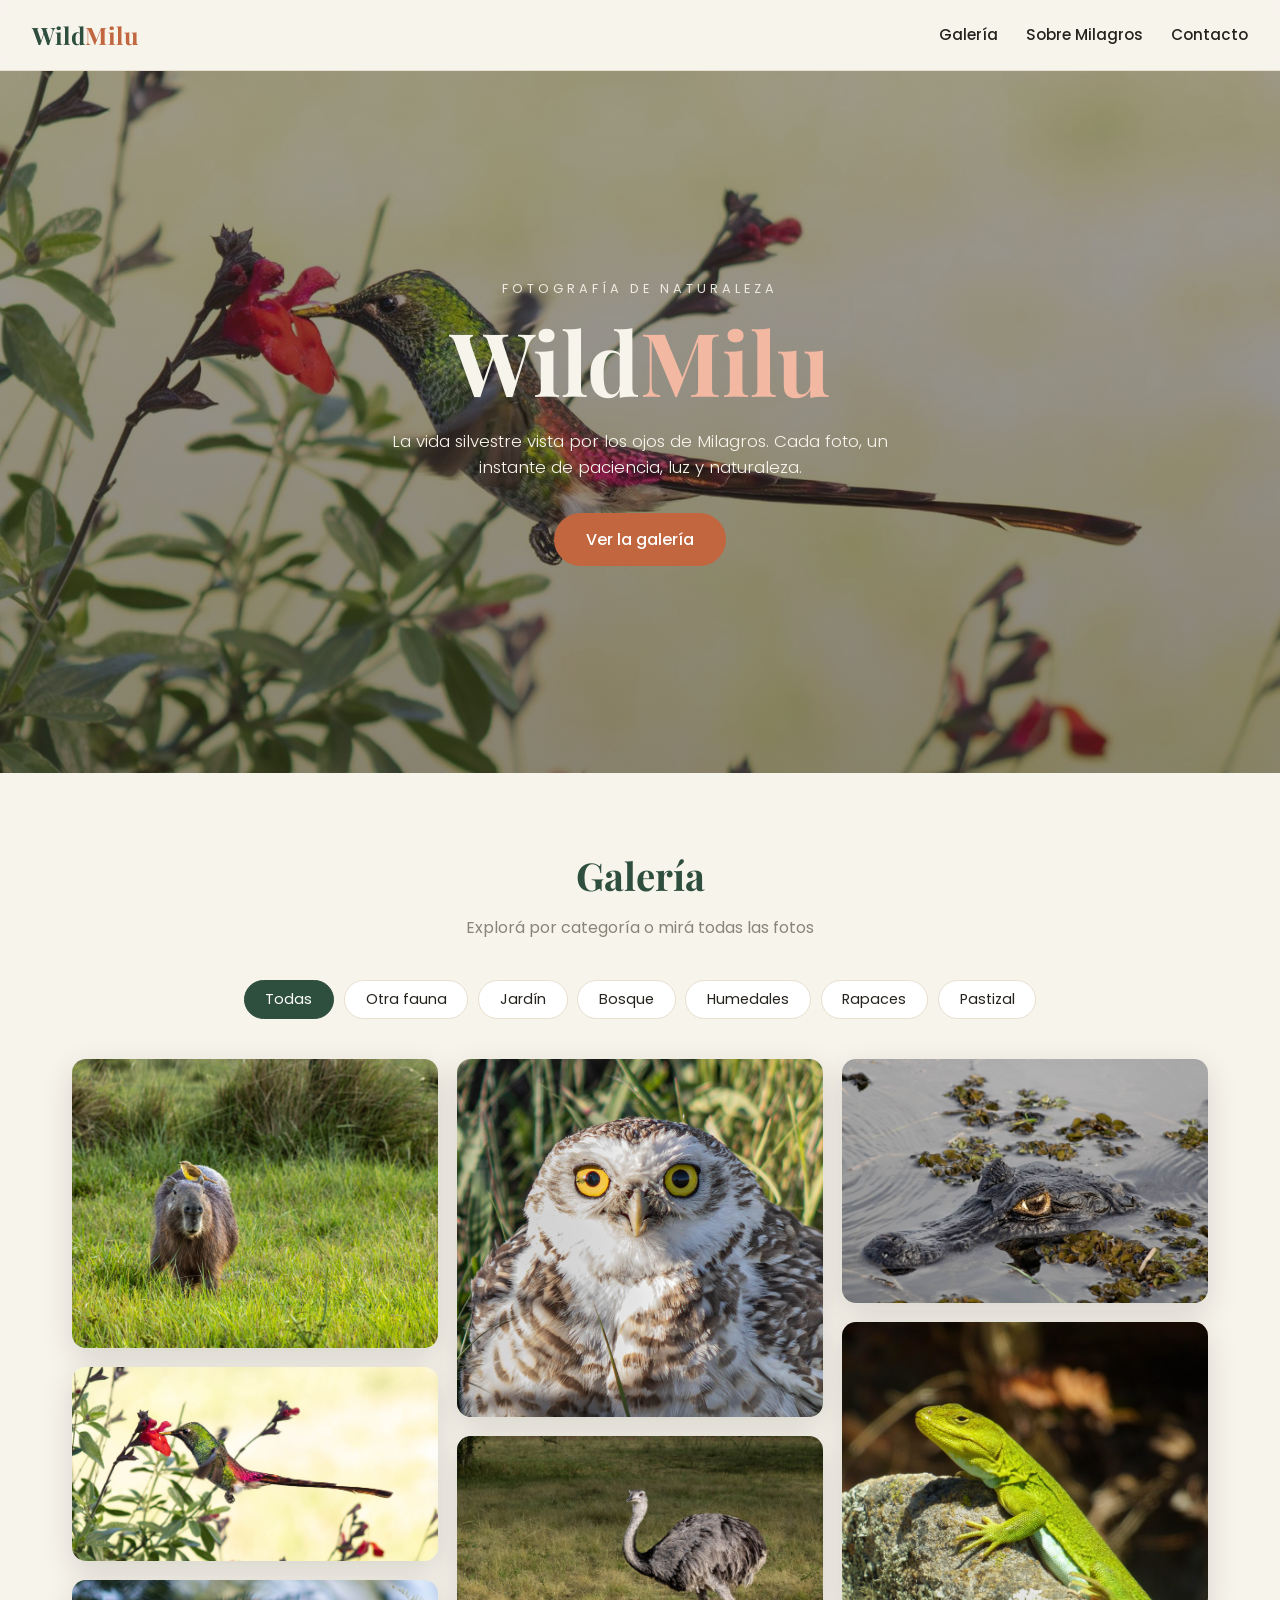
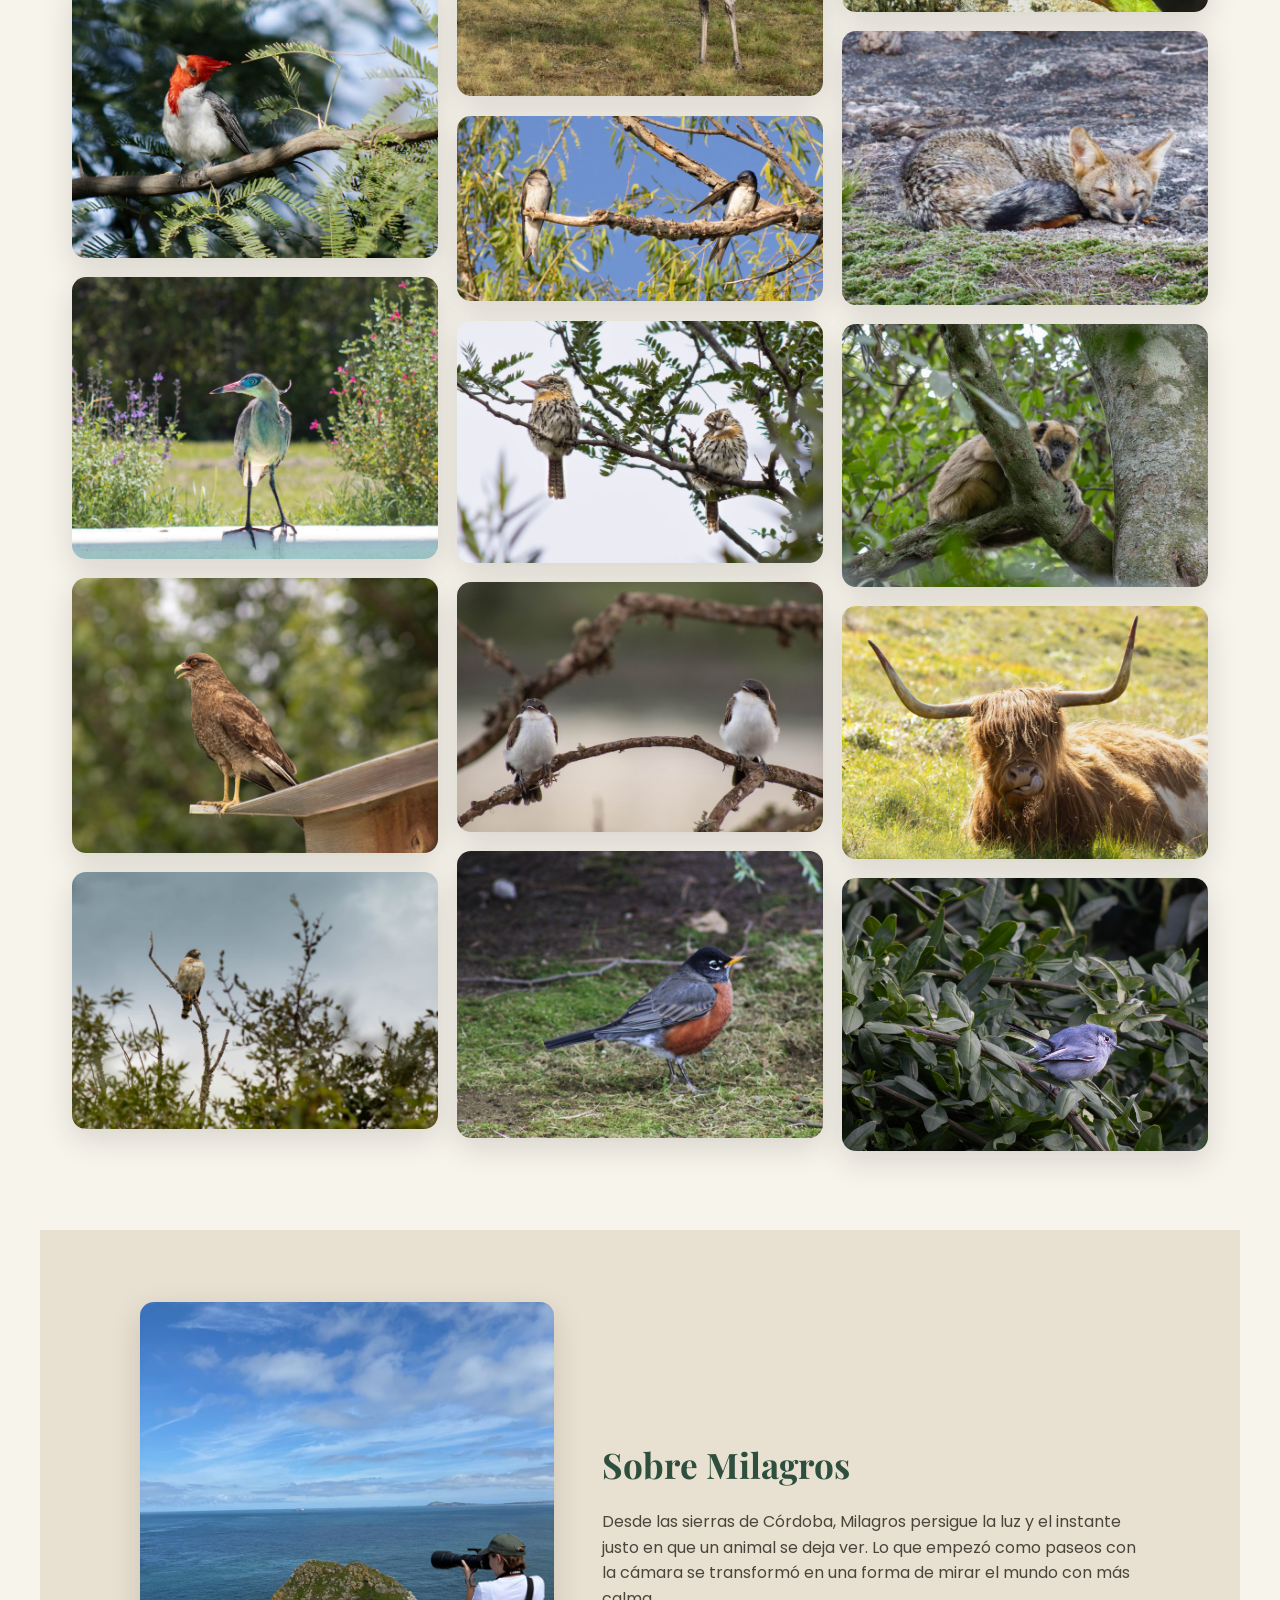
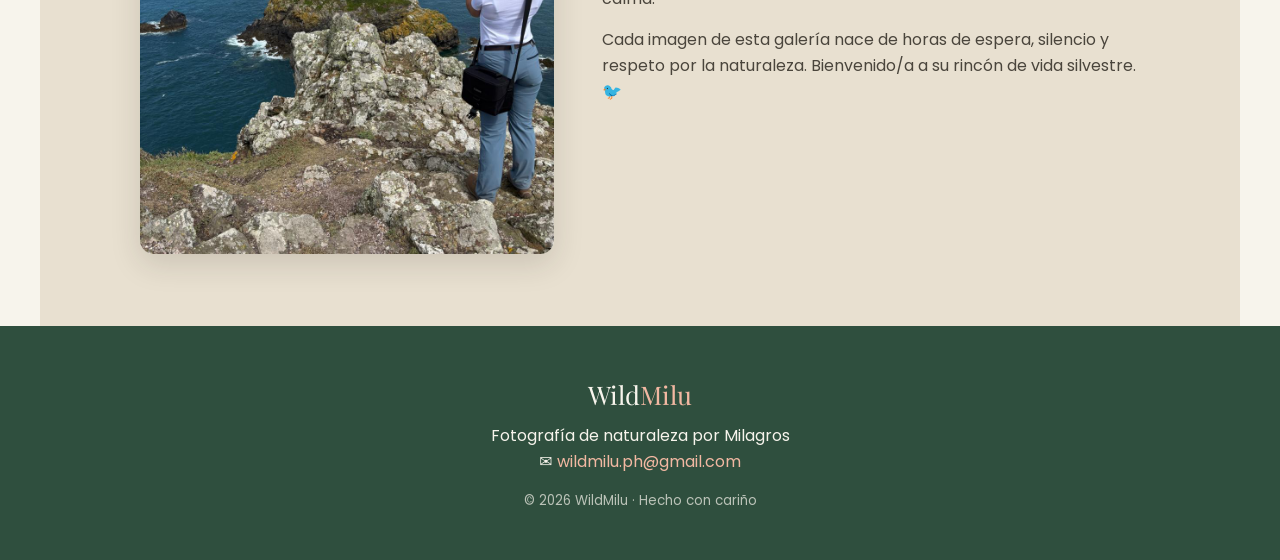
==== index.html @ efb49a9f "Visor: hacer que el gesto hacia abajo funcione en Safari (iOS) - touch-action: none en el visor para" ====
<!DOCTYPE html>
<html lang="es">
<head>
  <meta charset="UTF-8">
  <meta name="viewport" content="width=device-width, initial-scale=1.0">
  <title>WildMilu · Fotografía de naturaleza por Milagros</title>
  <meta name="description" content="Galería de fotografía de vida silvestre de Milagros. Aves y fauna capturadas con paciencia y cariño.">

  <link rel="preconnect" href="https://fonts.googleapis.com">
  <link rel="preconnect" href="https://fonts.gstatic.com" crossorigin>
  <link href="https://fonts.googleapis.com/css2?family=Playfair+Display:wght@500;700&family=Poppins:wght@300;400;500&display=swap" rel="stylesheet">

  <link rel="stylesheet" href="css/styles.css?v=2">

  <!-- Ícono de la pestaña (provisorio, hasta tener el logo definitivo) -->
  <link rel="icon" href="favicon.svg" type="image/svg+xml">
  <link rel="apple-touch-icon" href="apple-touch-icon.png">
  <meta name="theme-color" content="#2f4f3e">

  <!-- Vista previa al compartir el link (WhatsApp, Instagram, Facebook, X...) -->
  <meta property="og:type" content="website">
  <meta property="og:site_name" content="WildMilu">
  <meta property="og:title" content="WildMilu · Fotografía de naturaleza por Milagros">
  <meta property="og:description" content="Aves y fauna silvestre capturadas con paciencia y cariño. Mirá la galería de Milagros.">
  <meta property="og:url" content="https://wildmilu.github.io/">
  <meta property="og:image" content="https://wildmilu.github.io/images/compartir.jpg">
  <meta property="og:image:width" content="1200">
  <meta property="og:image:height" content="630">
  <meta property="og:image:alt" content="Picaflor cometa libando una flor roja">
  <meta property="og:locale" content="es_AR">
  <meta name="twitter:card" content="summary_large_image">
</head>
<body>

  <!-- ===================== NAVBAR ===================== -->
  <nav class="nav">
    <div class="nav__logo">Wild<span>Milu</span></div>
    <button class="nav__menu" id="nav-menu" type="button" aria-label="Abrir menú" aria-expanded="false" aria-controls="nav-links">
      <span></span><span></span><span></span>
    </button>
    <ul class="nav__links" id="nav-links">
      <li><a href="#galeria-sec">Galería</a></li>
      <li><a href="#sobre">Sobre Milagros</a></li>
      <li><a href="#contacto">Contacto</a></li>
    </ul>
  </nav>

  <!-- ===================== HERO ===================== -->
  <header class="hero">
    <p class="hero__kicker">Fotografía de naturaleza</p>
    <h1 class="hero__title">Wild<span>Milu</span></h1>
    <p class="hero__subtitle">
      La vida silvestre vista por los ojos de Milagros.
      Cada foto, un instante de paciencia, luz y naturaleza.
    </p>
    <a href="#galeria-sec" class="hero__btn">Ver la galería</a>
  </header>

  <!-- ===================== GALERÍA ===================== -->
  <section class="section" id="galeria-sec">
    <h2 class="section__title">Galería</h2>
    <p class="section__subtitle">Explorá por categoría o mirá todas las fotos</p>
    <div class="filtros" id="filtros"></div>
    <div class="galeria" id="galeria"></div>
  </section>

  <!-- ===================== SOBRE MILAGROS ===================== -->
  <section class="section sobre" id="sobre">
    <div class="sobre__grid">
      <img class="sobre__foto" src="images/Perfil.jpeg" alt="Milagros fotografiando desde un acantilado frente al mar">
      <div class="sobre__texto">
        <h2>Sobre Milagros</h2>
        <p>
          Desde las sierras de Córdoba, Milagros persigue la luz y el instante
          justo en que un animal se deja ver. Lo que empezó como paseos con
          la cámara se transformó en una forma de mirar el mundo con más calma.
        </p>
        <p>
          Cada imagen de esta galería nace de horas de espera, silencio y respeto
          por la naturaleza. Bienvenido/a a su rincón de vida silvestre. 🐦
        </p>
      </div>
    </div>
  </section>

  <!-- ===================== FOOTER ===================== -->
  <footer class="footer" id="contacto">
    <div class="footer__logo">Wild<span>Milu</span></div>
    <p>Fotografía de naturaleza por Milagros</p>
    <p>✉️ <a href="mailto:wildmilu.ph@gmail.com">wildmilu.ph@gmail.com</a></p>
    <small>© 2026 WildMilu · Hecho con cariño</small>
  </footer>

  <!-- ===================== LIGHTBOX ===================== -->
  <div class="lightbox" id="lightbox">
    <button class="lightbox__cerrar" id="lb-cerrar" aria-label="Cerrar">&times;</button>
    <button class="lightbox__nav prev" id="lb-prev" aria-label="Anterior">&#8249;</button>
    <button class="lightbox__nav next" id="lb-next" aria-label="Siguiente">&#8250;</button>
    <div class="lightbox__contenido">
      <img class="lightbox__img" id="lb-img" src="" alt="">
      <div class="lightbox__meta">
        <h3 id="lb-titulo"></h3>
        <p class="esp" id="lb-especie"></p>
        <p class="detalle" id="lb-detalle"></p>
        <p class="contador" id="lb-contador"></p>
      </div>
    </div>
  </div>

  <!-- ⚠️ IMPORTANTE: solo main.js.
       NO debe haber ninguna línea con "js/data.js": ese era el archivo
       de la versión 1. Ahora las fotos se leen desde fotos.json. -->
  <script src="js/main.js?v=2"></script>

  <!-- Estadísticas de visitas (GoatCounter: gratis, sin cookies) -->
  <script data-goatcounter="https://wildmilu.goatcounter.com/count" async src="https://gc.zgo.at/count.js"></script>

</body>
</html>
---- css/styles.css ----
/* =====================================================================
   WildMilu · ESTILOS
   Paleta y tipografía centralizadas en :root para personalizar fácil.
   ===================================================================== */

:root {
  /* 🎨 Colores — cambiá acá y se actualiza todo el sitio */
  --verde-bosque: #2f4f3e;
  --verde-hoja:   #5a7d5a;
  --crema:        #f7f4ec;
  --arena:        #e8e0d0;
  --terracota:    #c1663f;
  --carbon:       #26221d;
  --gris-suave:   #8a8578;

  /* Tipografías */
  --fuente-titulo: "Playfair Display", Georgia, "Times New Roman", serif;
  --fuente-texto:  "Poppins", "Segoe UI", system-ui, sans-serif;

  --sombra: 0 10px 30px rgba(38, 34, 29, 0.15);
  --radio: 14px;
}

* { margin: 0; padding: 0; box-sizing: border-box; }
html { scroll-behavior: smooth; }
body {
  font-family: var(--fuente-texto);
  color: var(--carbon);
  background: var(--crema);
  line-height: 1.6;
}
img { display: block; max-width: 100%; }

/* ---------- NAVBAR ---------- */
.nav {
  position: sticky; top: 0; z-index: 50;
  display: flex; align-items: center; justify-content: space-between;
  padding: 1rem 2rem;
  background: rgba(247, 244, 236, 0.92);
  backdrop-filter: blur(8px);
  border-bottom: 1px solid var(--arena);
}
.nav__logo {
  font-family: var(--fuente-titulo);
  font-size: 1.5rem; font-weight: 700;
  color: var(--verde-bosque); letter-spacing: 0.5px;
}
.nav__logo span { color: var(--terracota); }
.nav__links { display: flex; gap: 1.75rem; list-style: none; }
.nav__links a {
  text-decoration: none; color: var(--carbon);
  font-size: 0.95rem; font-weight: 500; transition: color 0.2s;
}
.nav__links a:hover { color: var(--terracota); }

/* Botón de menú (solo en el celular) */
.nav__menu {
  display: none; width: 44px; height: 44px; margin-right: -10px;
  background: none; border: none; cursor: pointer;
  flex-direction: column; align-items: center; justify-content: center; gap: 5px;
  -webkit-tap-highlight-color: transparent;
}
.nav__menu span {
  display: block; width: 22px; height: 2px; border-radius: 2px;
  background: var(--verde-bosque); transition: transform 0.25s, opacity 0.2s;
}
.nav__menu.abierto span:nth-child(1) { transform: translateY(7px) rotate(45deg); }
.nav__menu.abierto span:nth-child(2) { opacity: 0; }
.nav__menu.abierto span:nth-child(3) { transform: translateY(-7px) rotate(-45deg); }

@media (max-width: 700px) {
  .nav { padding: 0.75rem 1.25rem; }
  .nav__menu { display: flex; }
  .nav__links {
    position: absolute; top: 100%; left: 0; right: 0;
    flex-direction: column; gap: 0; padding: 0.25rem 0 0.75rem;
    background: var(--crema);
    border-bottom: 1px solid var(--arena);
    box-shadow: 0 12px 24px rgba(38, 34, 29, 0.08);
    opacity: 0; visibility: hidden; transform: translateY(-6px);
    transition: opacity 0.2s, transform 0.2s, visibility 0.2s;
  }
  .nav__links.abierto { opacity: 1; visibility: visible; transform: none; }
  .nav__links a { display: block; padding: 0.8rem 1.25rem; font-size: 1.05rem; }
}

/* ---------- HERO ---------- */
.hero {
  position: relative; min-height: 78vh;
  display: flex; flex-direction: column;
  align-items: center; justify-content: center;
  text-align: center; color: var(--crema); padding: 2rem;
  background:
    linear-gradient(rgba(38,34,29,0.45), rgba(38,34,29,0.55)),
    url("../images/picaflor-cometa.jpg") center/cover no-repeat;
}
/* En pantallas verticales, encuadrar la cabeza del picaflor (no solo la cola) */
@media (max-aspect-ratio: 1/1) { .hero { background-position: 22% center; } }
.hero__kicker {
  text-transform: uppercase; letter-spacing: 4px;
  font-size: 0.8rem; margin-bottom: 1rem; opacity: 0.9;
}
.hero__title {
  font-family: var(--fuente-titulo);
  font-size: clamp(2.8rem, 8vw, 5.5rem);
  font-weight: 700; line-height: 1.05;
}
.hero__title span { color: #f2b8a2; }
.hero__subtitle {
  max-width: 560px; margin: 1.25rem auto 2rem;
  font-size: 1.05rem; font-weight: 300;
}
.hero__btn {
  display: inline-block; background: var(--terracota); color: #fff;
  padding: 0.85rem 2rem; border-radius: 50px;
  text-decoration: none; font-weight: 500;
  transition: transform 0.2s, background 0.2s;
}
.hero__btn:hover { transform: translateY(-2px); background: #a9552f; }

/* ---------- SECCIÓN GENÉRICA ---------- */
.section { max-width: 1200px; margin: 0 auto; padding: 4.5rem 2rem; }
.section__title {
  font-family: var(--fuente-titulo);
  font-size: 2.4rem; color: var(--verde-bosque);
  text-align: center; margin-bottom: 0.5rem;
}
.section__subtitle {
  text-align: center; color: var(--gris-suave); margin-bottom: 2.5rem;
}

/* ---------- FILTROS ---------- */
.filtros {
  display: flex; flex-wrap: wrap; justify-content: center;
  gap: 0.6rem; margin-bottom: 2.5rem;
}
.filtro {
  border: 1px solid var(--arena); background: #fff; color: var(--carbon);
  padding: 0.5rem 1.3rem; border-radius: 50px; cursor: pointer;
  font-family: var(--fuente-texto); font-size: 0.9rem; transition: all 0.2s;
}
.filtro:hover { border-color: var(--verde-hoja); }
.filtro.activo {
  background: var(--verde-bosque); color: #fff; border-color: var(--verde-bosque);
}

/* ---------- GALERÍA (masonry con columnas) ---------- */
.galeria { column-count: 3; column-gap: 1.2rem; }
@media (max-width: 900px) { .galeria { column-count: 2; } }
@media (max-width: 560px) { .galeria { column-count: 1; } }

.card {
  position: relative; break-inside: avoid; margin-bottom: 1.2rem;
  border-radius: var(--radio); overflow: hidden; cursor: pointer;
  box-shadow: var(--sombra); transition: transform 0.25s;
}
.card:hover { transform: translateY(-4px); }
.card img { width: 100%; height: auto; transition: transform 0.4s; }
.card:hover img { transform: scale(1.05); }
.card__info {
  position: absolute; inset: auto 0 0 0; padding: 1.5rem 1rem 1rem;
  background: linear-gradient(transparent, rgba(38,34,29,0.85)); color: #fff;
  opacity: 0; transform: translateY(10px); transition: all 0.3s;
}
.card:hover .card__info { opacity: 1; transform: translateY(0); }
.card__titulo { font-family: var(--fuente-titulo); font-size: 1.2rem; }
.card__especie { font-size: 0.8rem; font-style: italic; opacity: 0.85; }

/* ---------- LIGHTBOX ---------- */
.lightbox {
  position: fixed; inset: 0; z-index: 100; display: none;
  align-items: center; justify-content: center;
  background: #14120f; padding: 2rem 5rem;
}
.lightbox.abierto { display: flex; }
/* Los gestos dentro del visor los maneja main.js: así Safari (iOS) no
   scrollea la página de atrás ni "se queda" con el arrastre */
.lightbox { touch-action: none; overscroll-behavior: contain; }
.lightbox__contenido {
  max-width: 1000px; width: 100%; display: grid;
  grid-template-columns: 1fr; gap: 1rem; text-align: center;
}
.lightbox__img { max-height: 72vh; max-width: 100%; width: auto; margin: 0 auto; border-radius: var(--radio); }
.lightbox__meta { color: var(--crema); }
.lightbox__meta h3 { font-family: var(--fuente-titulo); font-size: 1.8rem; margin-bottom: 0.25rem; }
.lightbox__meta .esp { font-style: italic; opacity: 0.8; }
.lightbox__meta .detalle { font-size: 0.9rem; margin-top: 0.5rem; opacity: 0.9; }
.lightbox__meta .contador { font-size: 0.75rem; letter-spacing: 2px; margin-top: 0.9rem; opacity: 0.45; }
.lightbox__cerrar {
  position: absolute; top: 1.5rem; right: 2rem; font-size: 2.2rem;
  color: #fff; cursor: pointer; line-height: 1; background: none; border: none;
}
.lightbox__nav {
  position: absolute; top: 50%; transform: translateY(-50%);
  font-size: 2.5rem; color: #fff; cursor: pointer; background: none;
  border: none; padding: 1rem; opacity: 0.7; transition: opacity 0.2s;
}
.lightbox__nav:hover { opacity: 1; }
.lightbox__nav.prev { left: 1rem; }
.lightbox__nav.next { right: 1rem; }

/* Celular: sin flechas (se desliza con el dedo) y la foto usa todo el ancho */
@media (max-width: 700px), (hover: none) {
  .lightbox { padding: 4.5rem 1rem 2rem; }
  .lightbox__nav { display: none; }
  .lightbox__cerrar { top: 1rem; right: 1rem; padding: 0.5rem; }
  .lightbox__meta h3 { font-size: 1.6rem; }
}

/* ---------- SOBRE MILAGROS ---------- */
.sobre { background: var(--arena); }
.sobre__grid {
  max-width: 1000px; margin: 0 auto; display: grid;
  grid-template-columns: 1fr 1.3fr; gap: 3rem; align-items: center;
}
@media (max-width: 700px) { .sobre__grid { grid-template-columns: 1fr; } }
.sobre__foto { border-radius: var(--radio); box-shadow: var(--sombra); aspect-ratio: 3 / 4; object-fit: cover; object-position: 70% center; }
.sobre__texto h2 { font-family: var(--fuente-titulo); font-size: 2.2rem; color: var(--verde-bosque); margin-bottom: 1rem; }
.sobre__texto p { margin-bottom: 1rem; color: #4a453c; }

/* ---------- FOOTER ---------- */
.footer { background: var(--verde-bosque); color: var(--crema); text-align: center; padding: 3rem 2rem; }
.footer__logo { font-family: var(--fuente-titulo); font-size: 1.6rem; margin-bottom: 0.5rem; }
.footer__logo span { color: #f2b8a2; }
.footer a { color: #f2b8a2; text-decoration: none; }
.footer a:hover { text-decoration: underline; }
.footer small { opacity: 0.7; display: block; margin-top: 1rem; }
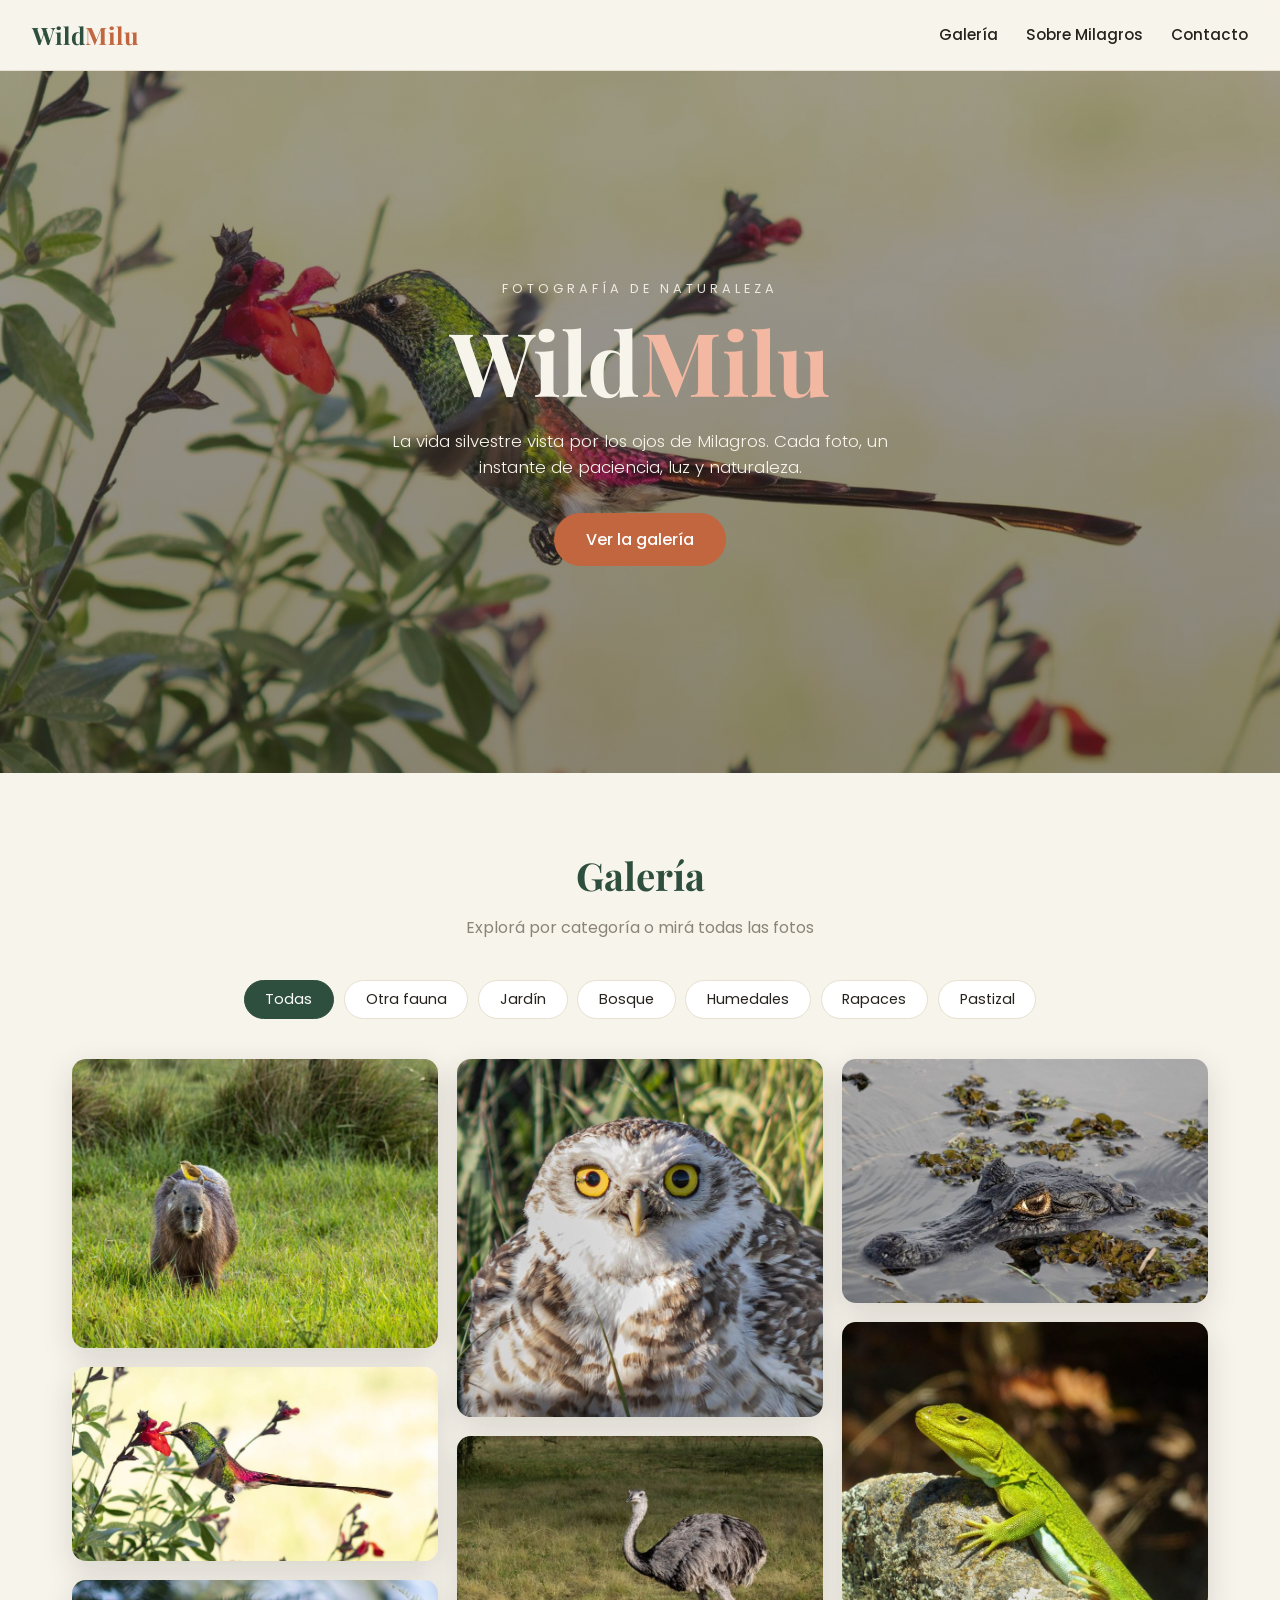
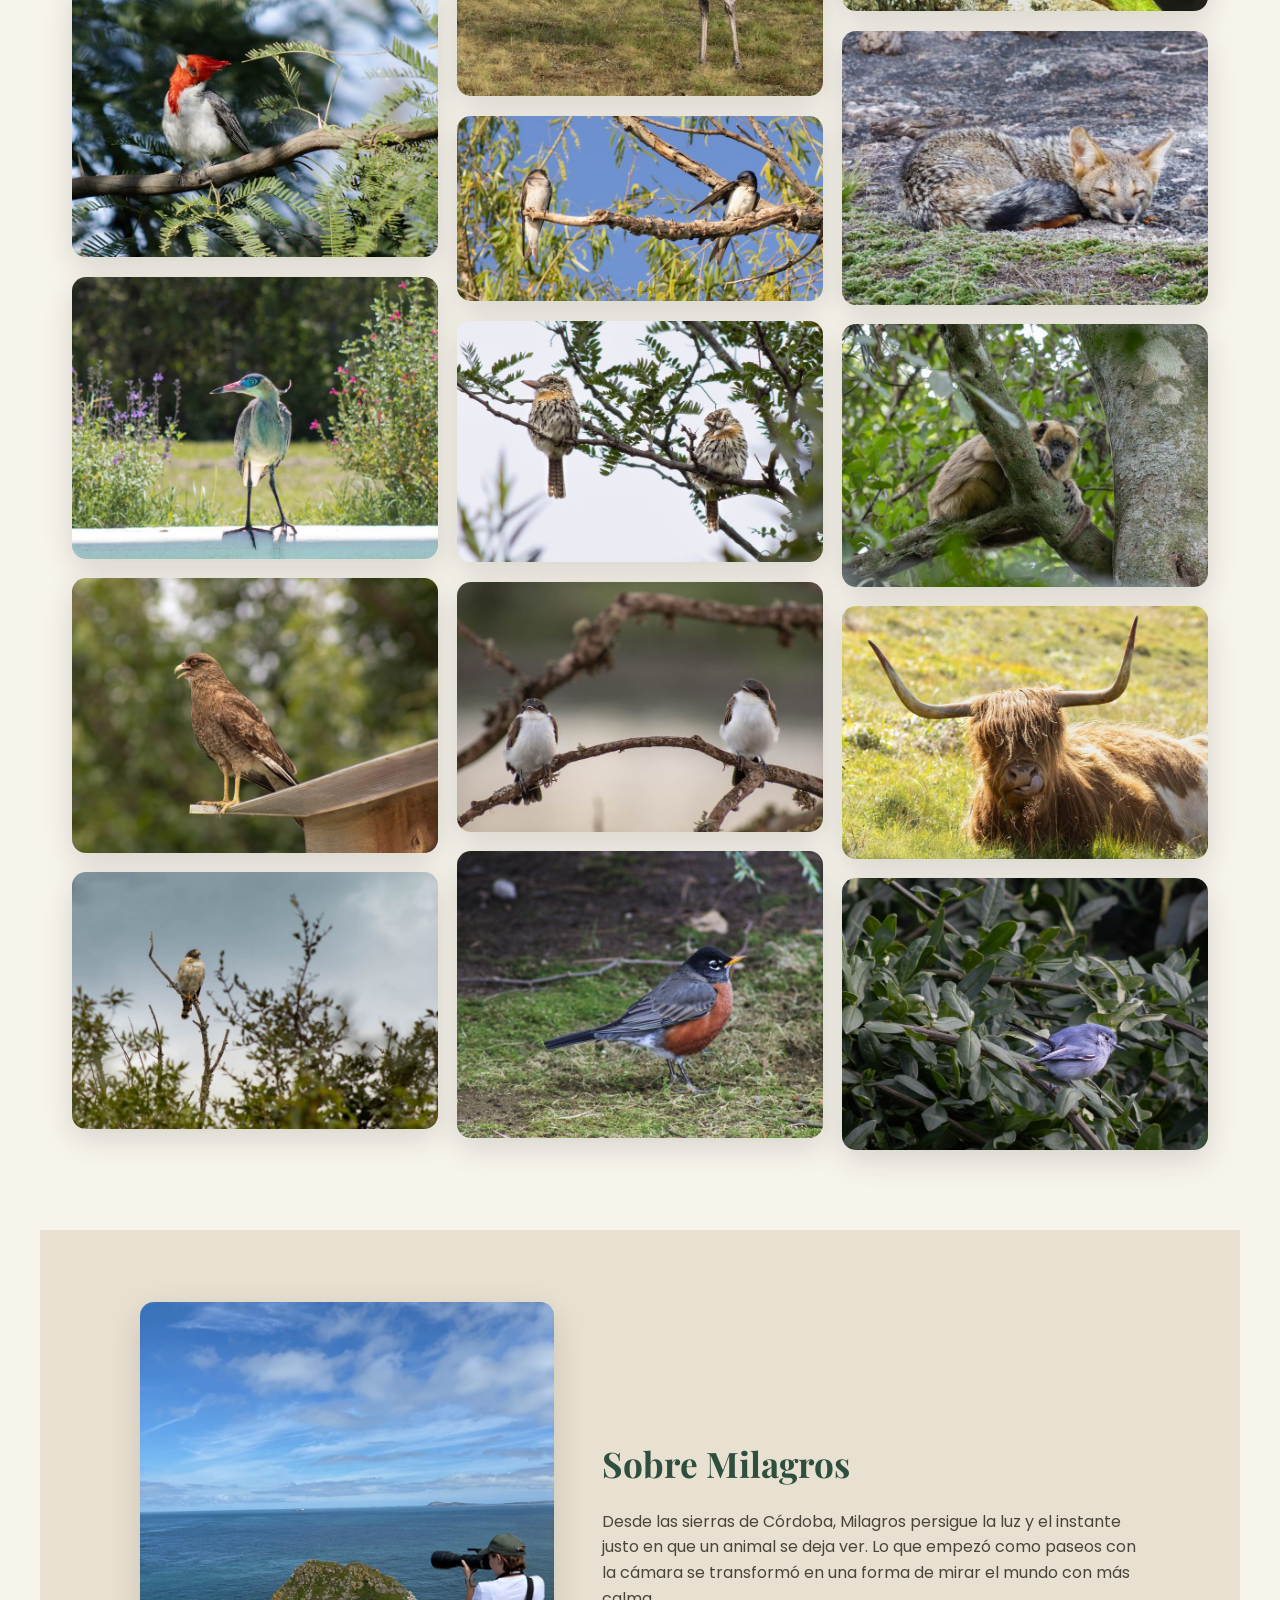
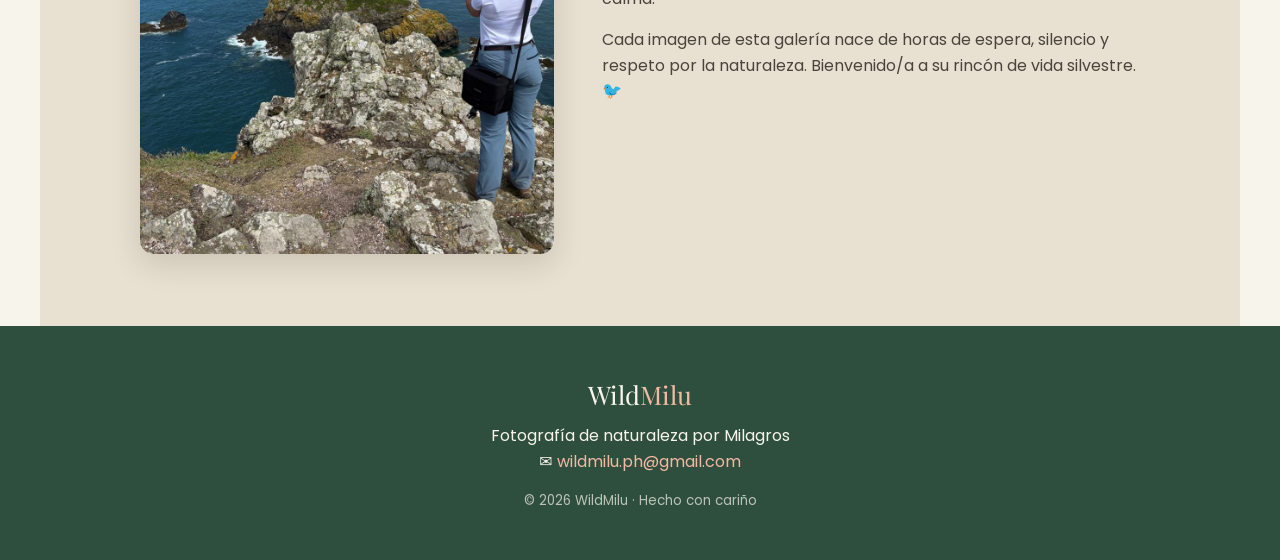
==== commit bc9dad2b: "Miniaturas livianas para la galería - images/thumbs/: versión de 800px de cada foto (5,1 MB → 1,4 MB" ====
--- a/index.html
+++ b/index.html
@@ -110,7 +110,7 @@
   <!-- ⚠️ IMPORTANTE: solo main.js.
        NO debe haber ninguna línea con "js/data.js": ese era el archivo
        de la versión 1. Ahora las fotos se leen desde fotos.json. -->
-  <script src="js/main.js?v=2"></script>
+  <script src="js/main.js?v=3"></script>
 
   <!-- Estadísticas de visitas (GoatCounter: gratis, sin cookies) -->
   <script data-goatcounter="https://wildmilu.goatcounter.com/count" async src="https://gc.zgo.at/count.js"></script>
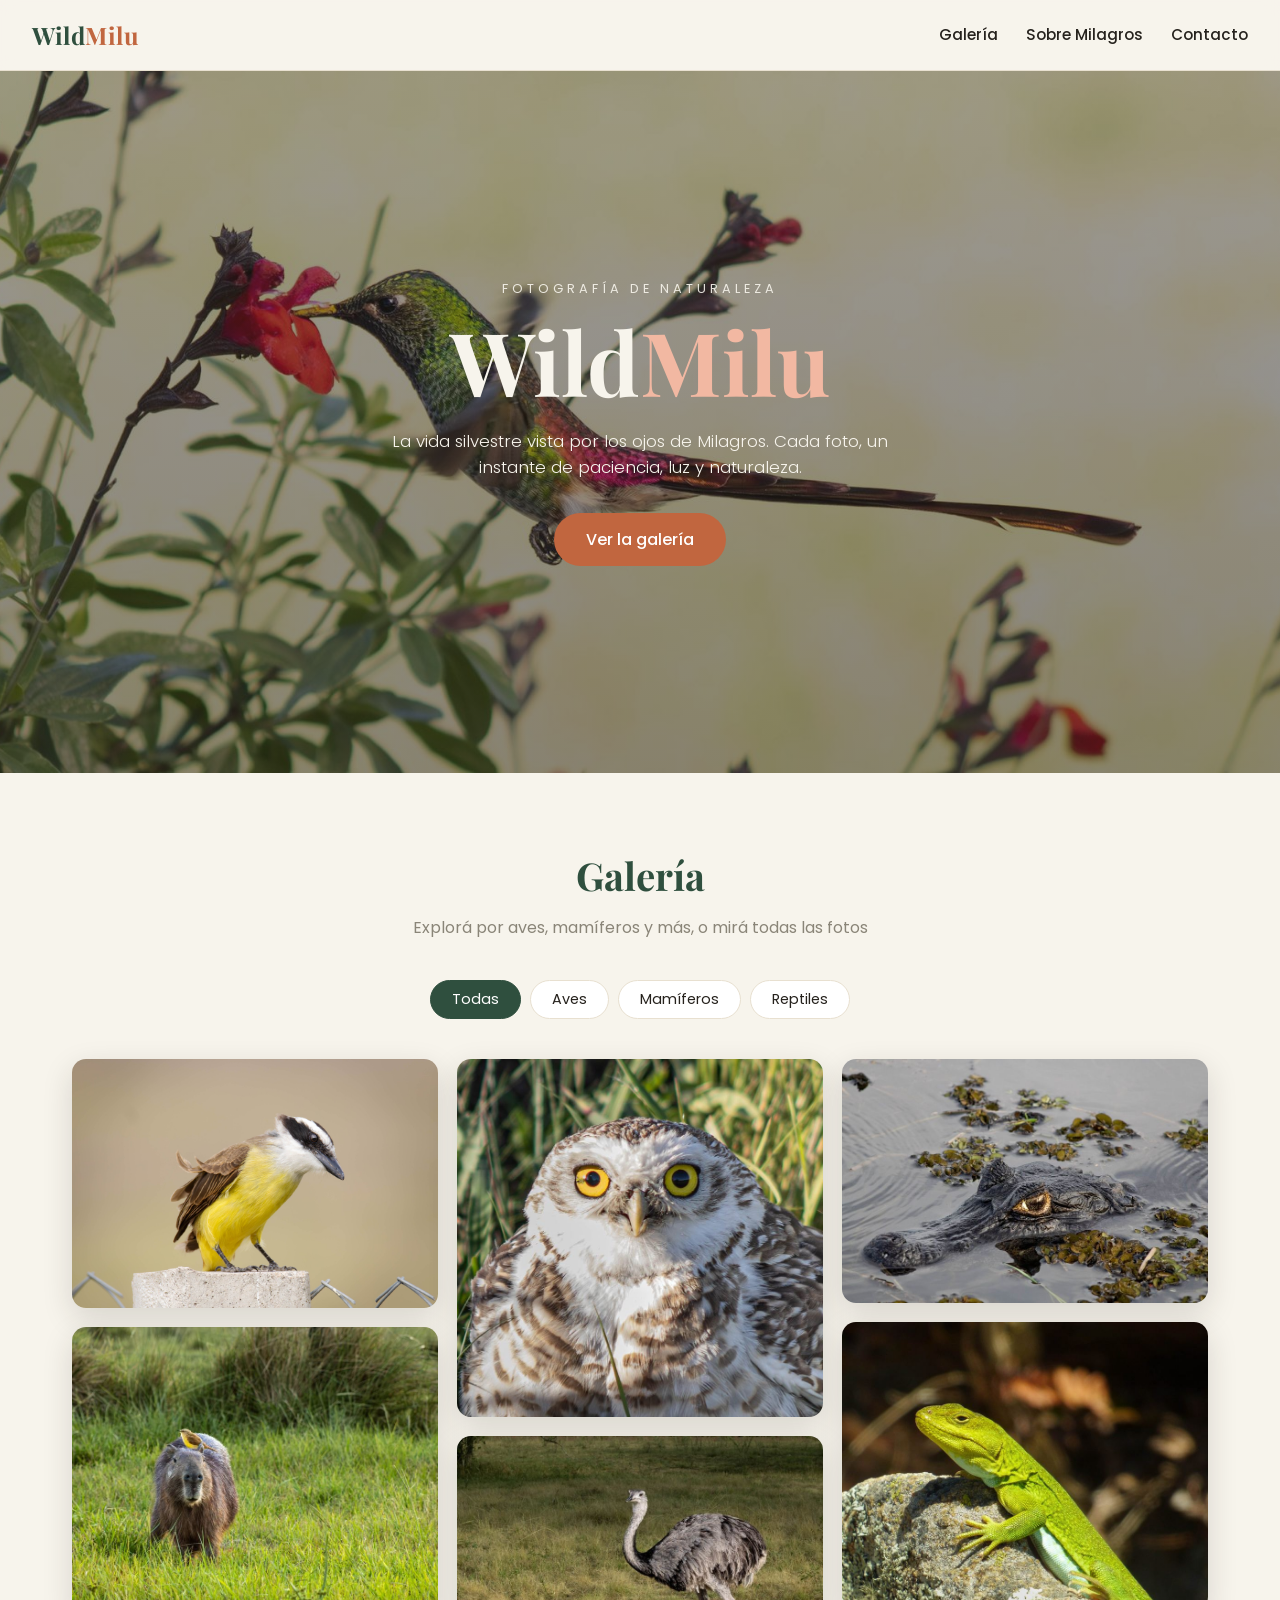
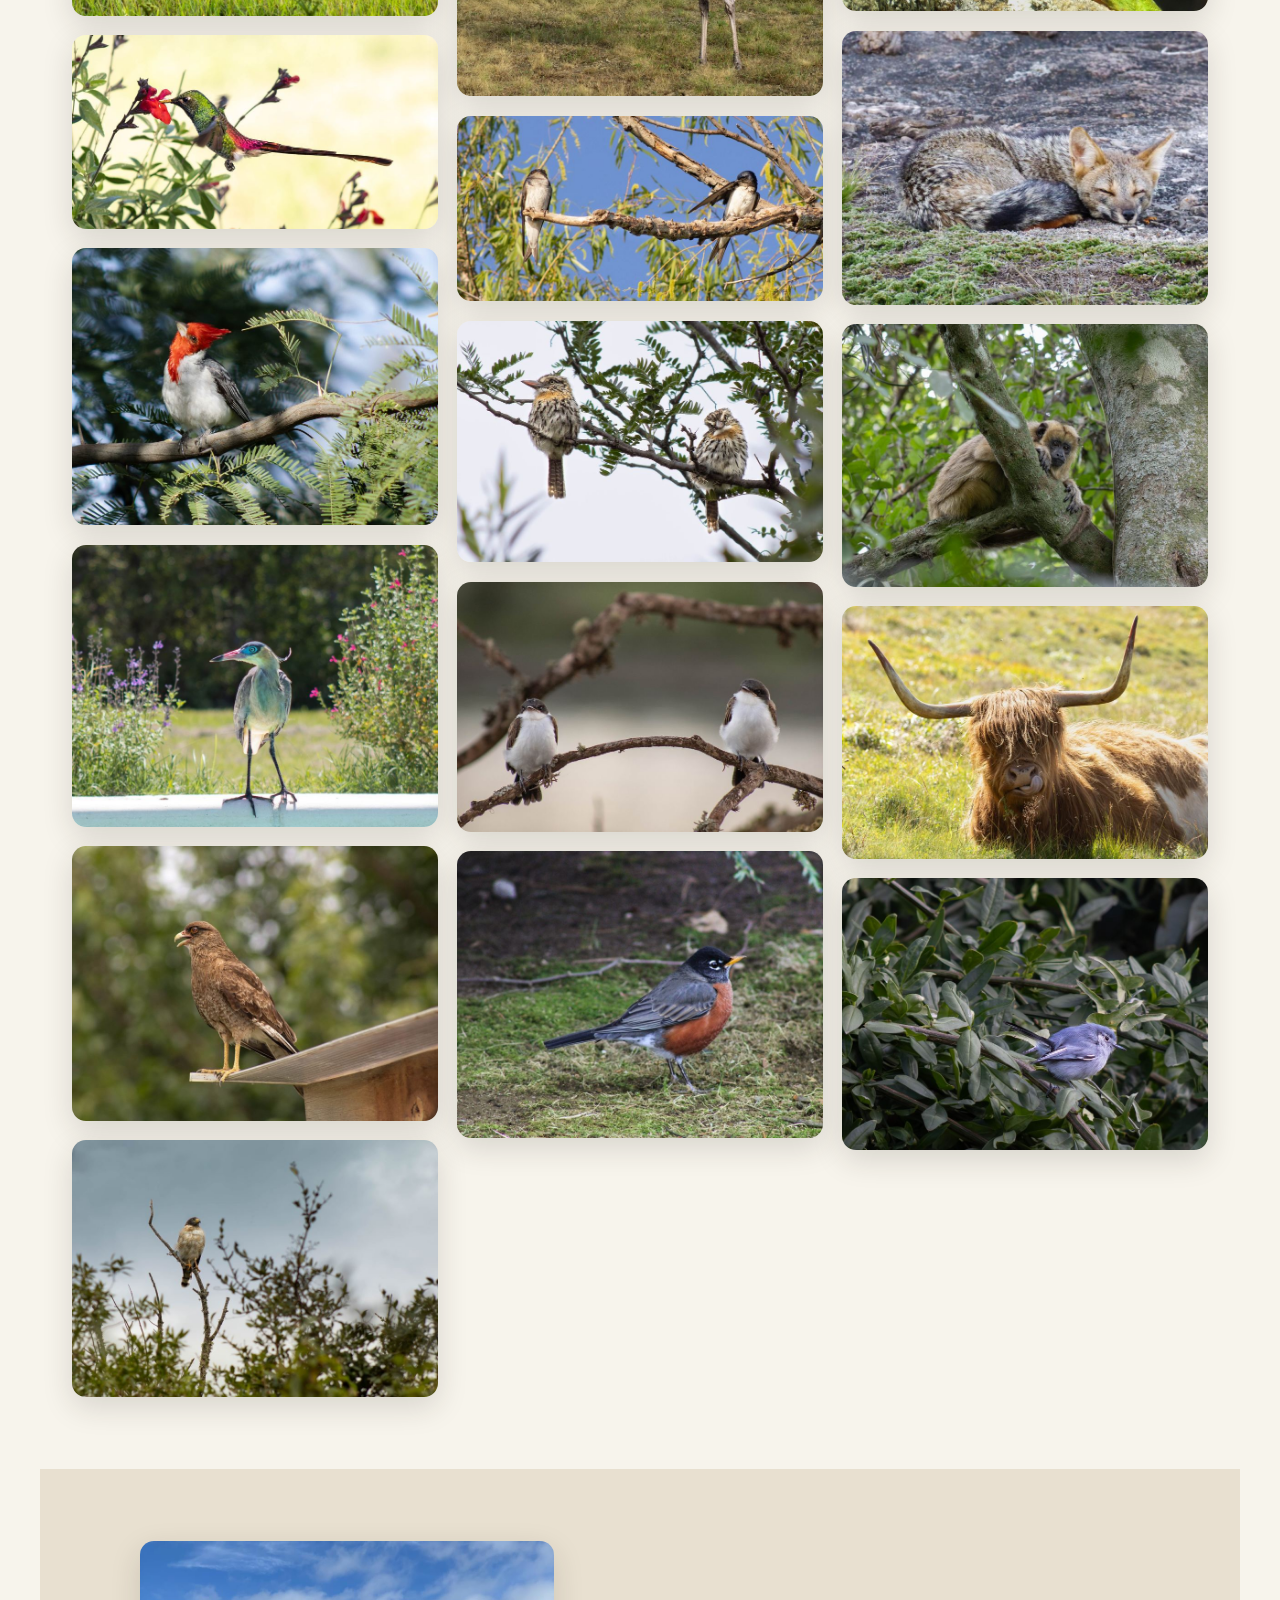
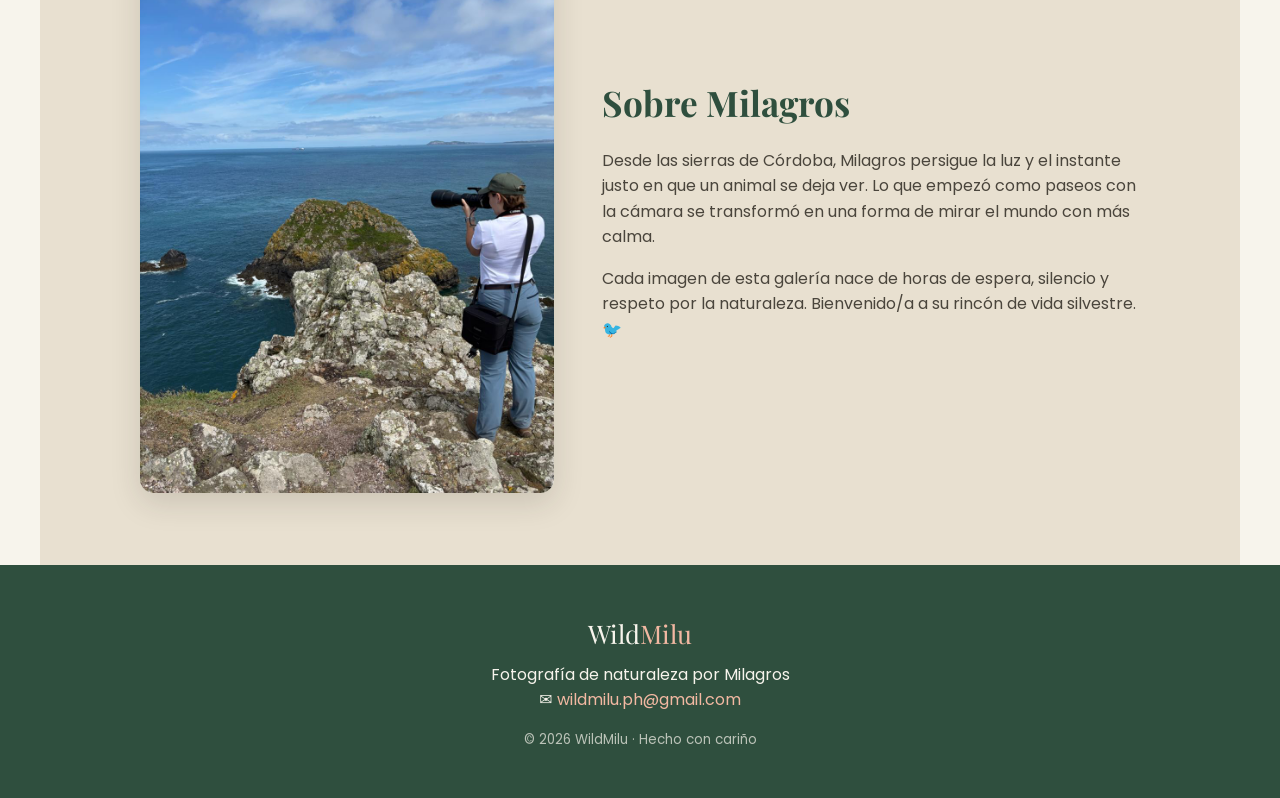
==== commit 45a6c4ca: "Filtro de la galería por clase de animal Aves · Mamíferos · Reptiles · Anfibios · Peces · Invertebra" ====
--- a/index.html
+++ b/index.html
@@ -59,7 +59,7 @@
   <!-- ===================== GALERÍA ===================== -->
   <section class="section" id="galeria-sec">
     <h2 class="section__title">Galería</h2>
-    <p class="section__subtitle">Explorá por categoría o mirá todas las fotos</p>
+    <p class="section__subtitle">Explorá por aves, mamíferos y más, o mirá todas las fotos</p>
     <div class="filtros" id="filtros"></div>
     <div class="galeria" id="galeria"></div>
   </section>
@@ -110,7 +110,7 @@
   <!-- ⚠️ IMPORTANTE: solo main.js.
        NO debe haber ninguna línea con "js/data.js": ese era el archivo
        de la versión 1. Ahora las fotos se leen desde fotos.json. -->
-  <script src="js/main.js?v=3"></script>
+  <script src="js/main.js?v=4"></script>
 
   <!-- Estadísticas de visitas (GoatCounter: gratis, sin cookies) -->
   <script data-goatcounter="https://wildmilu.goatcounter.com/count" async src="https://gc.zgo.at/count.js"></script>
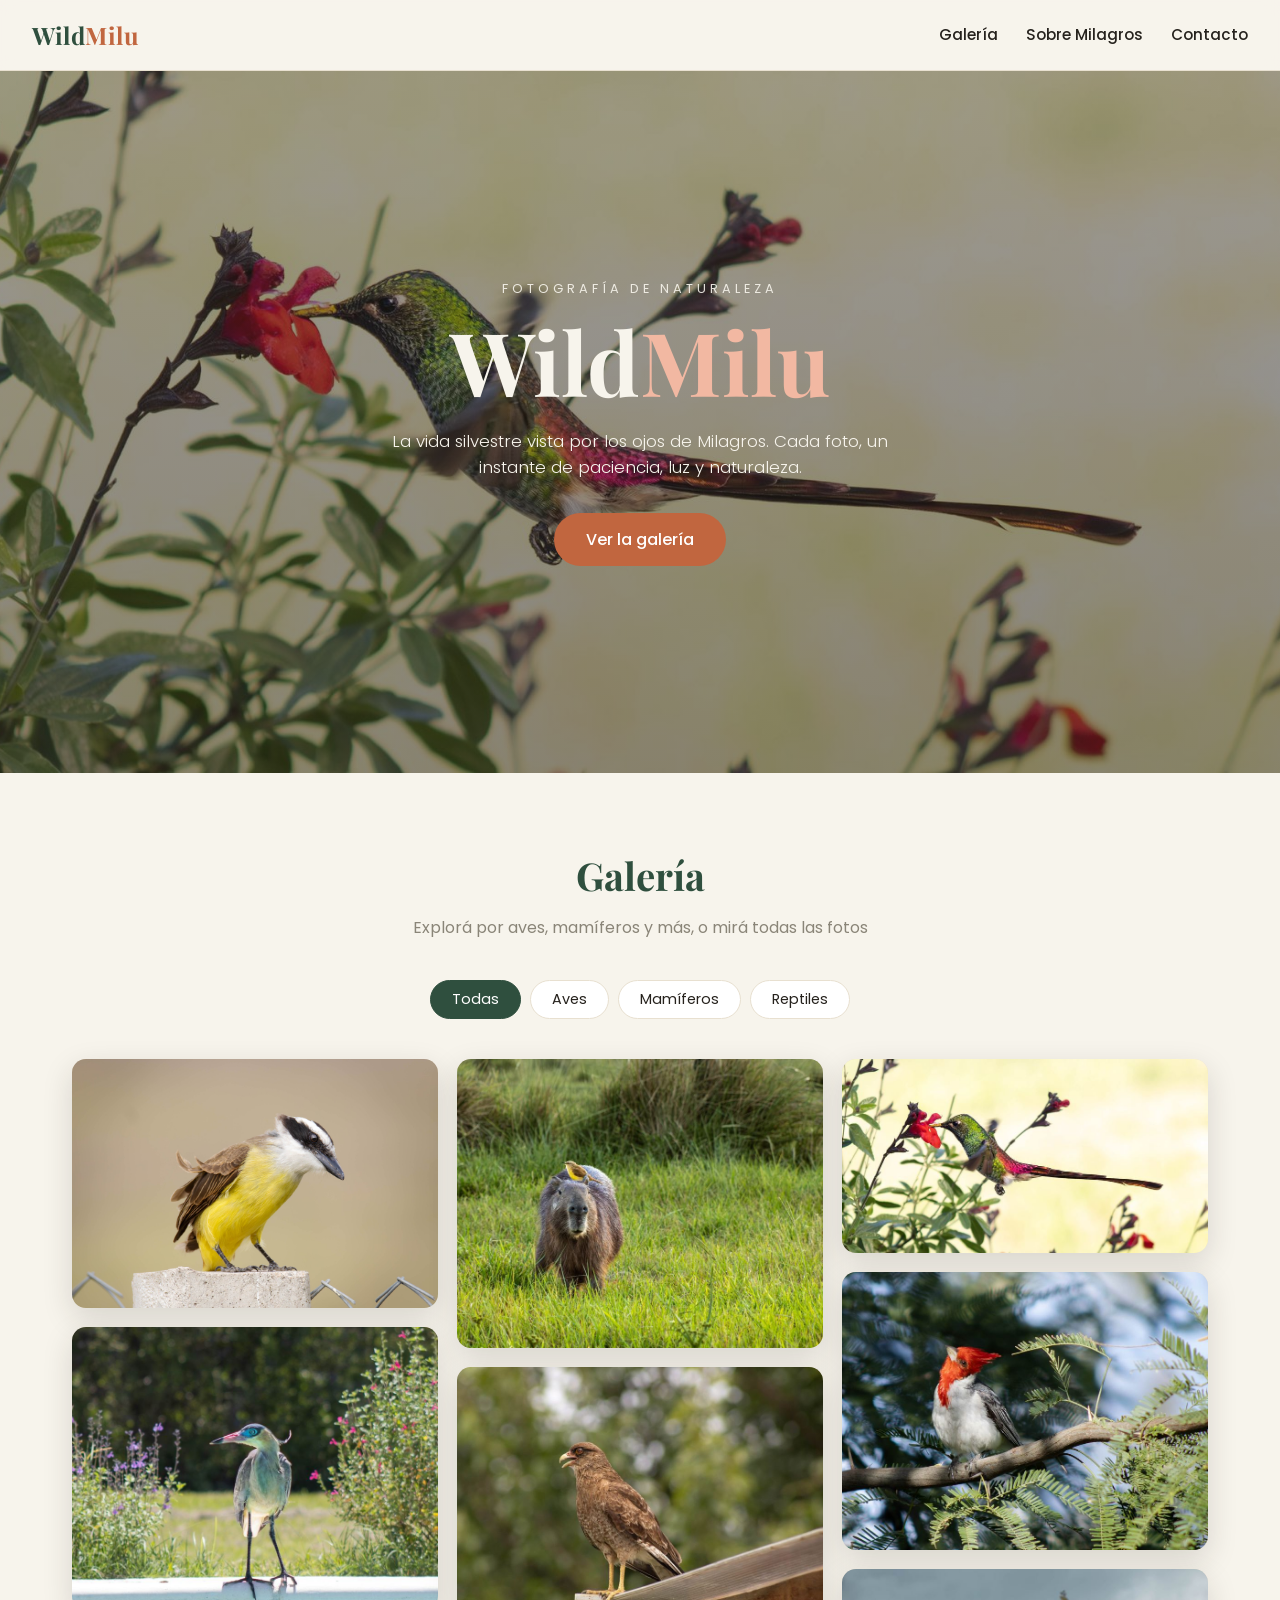
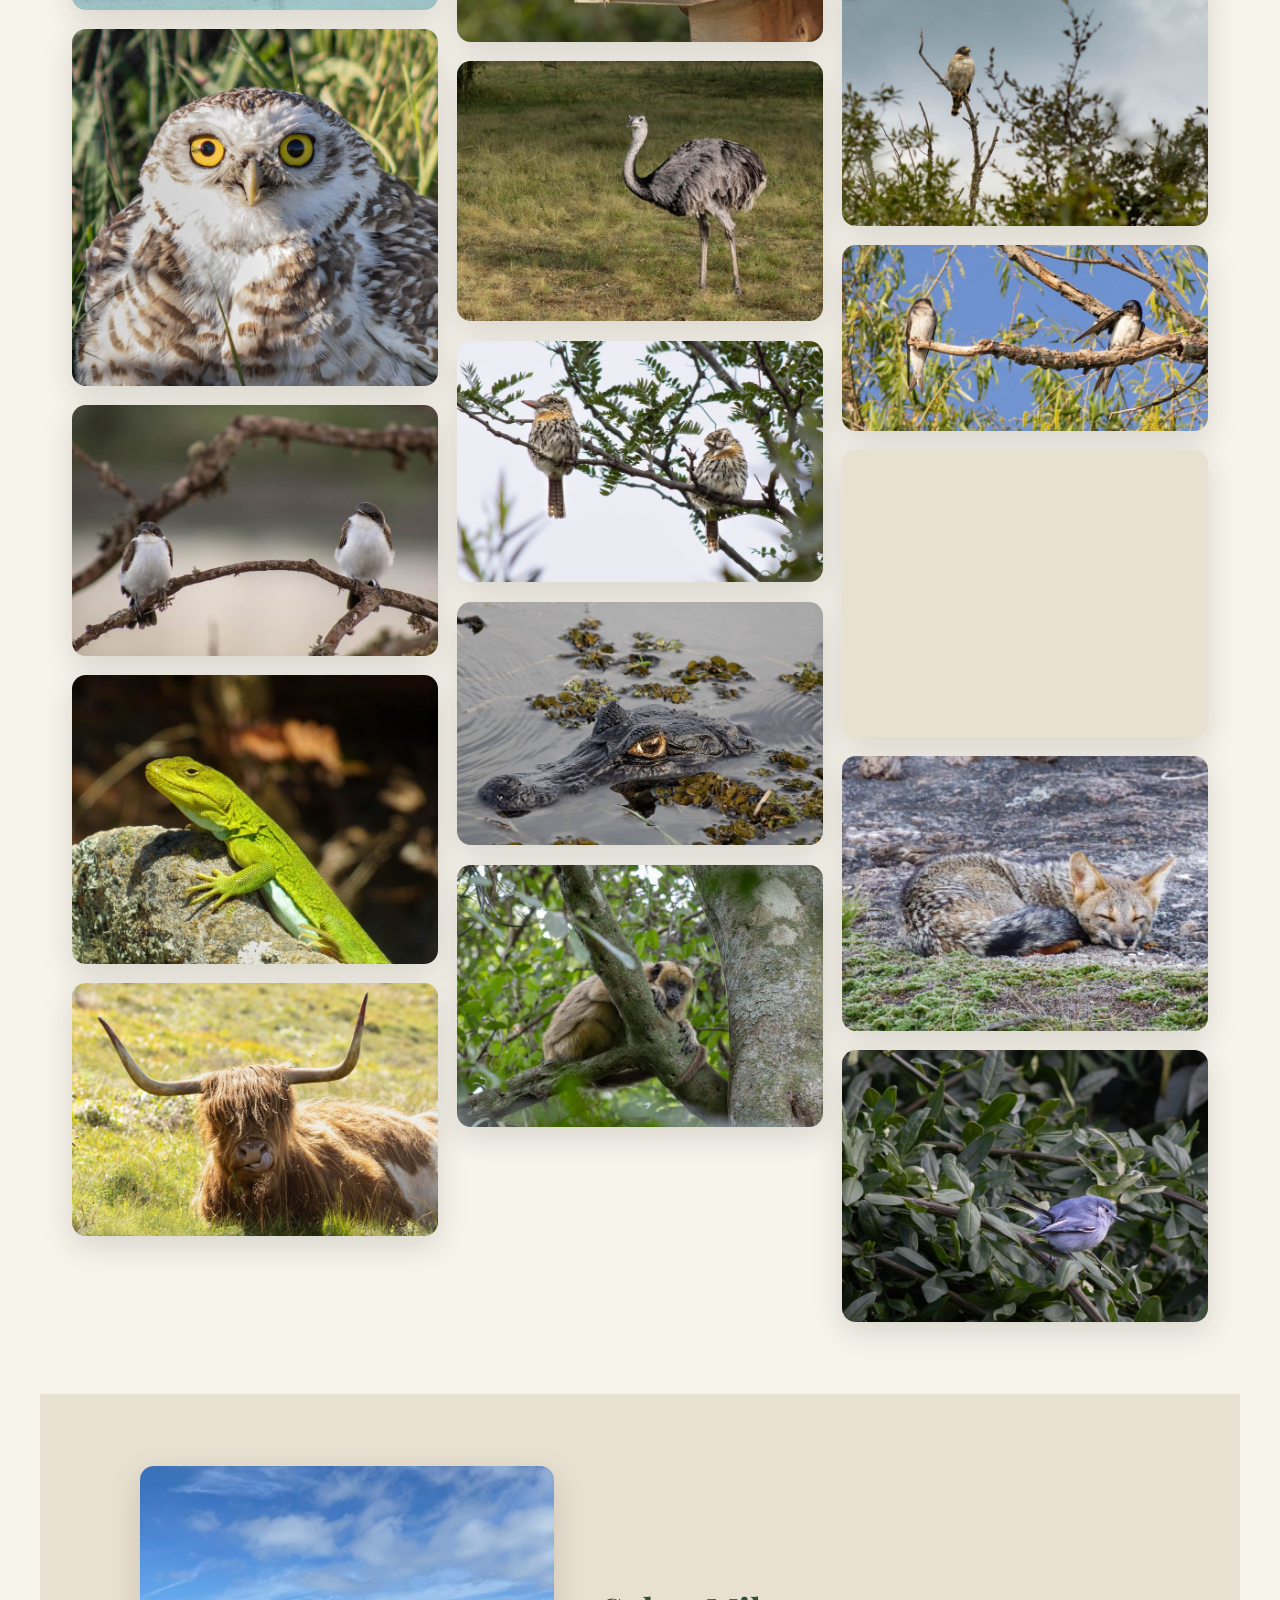
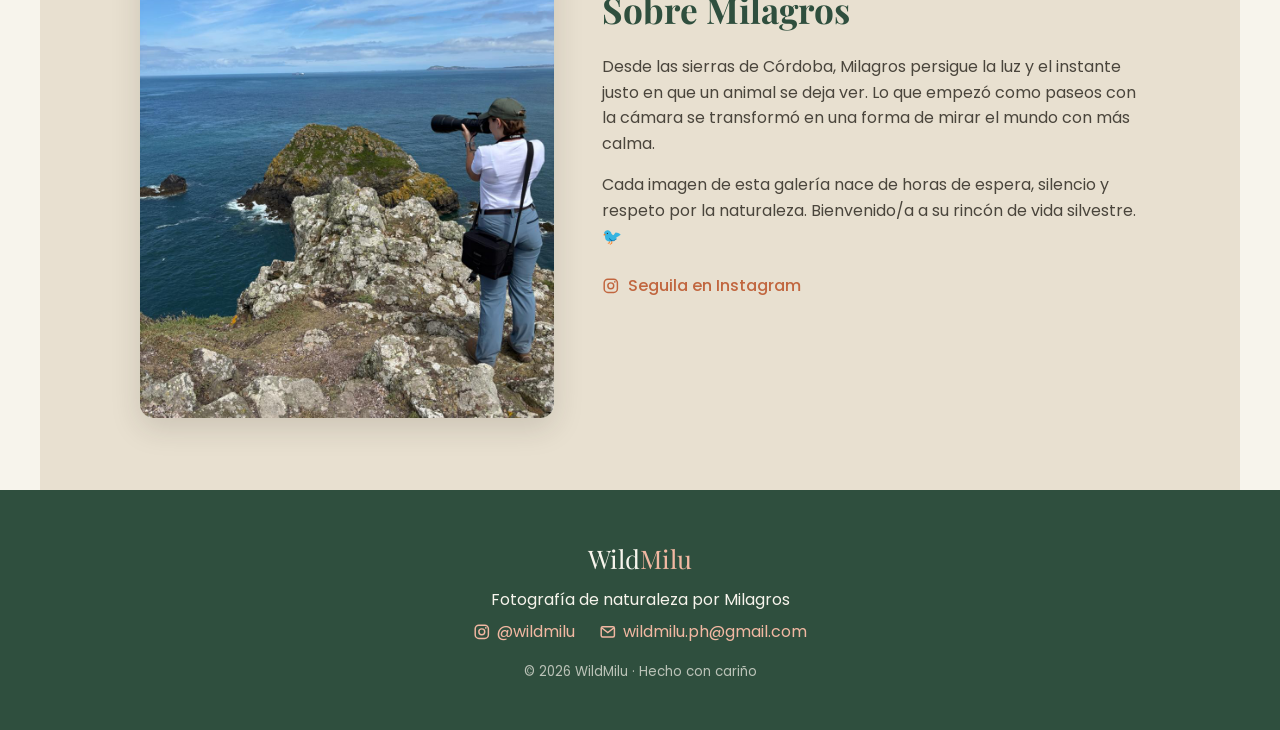
==== commit 6631f4b8: "Editor de "Sobre Milagros", galería ordenada y sin saltos, links por foto, Instagram y accesibilidad" ====
--- a/index.html
+++ b/index.html
@@ -10,7 +10,7 @@
   <link rel="preconnect" href="https://fonts.gstatic.com" crossorigin>
   <link href="https://fonts.googleapis.com/css2?family=Playfair+Display:wght@500;700&family=Poppins:wght@300;400;500&display=swap" rel="stylesheet">
 
-  <link rel="stylesheet" href="css/styles.css?v=2">
+  <link rel="stylesheet" href="css/styles.css?v=3">
 
   <!-- Ícono de la pestaña (provisorio, hasta tener el logo definitivo) -->
   <link rel="icon" href="favicon.svg" type="image/svg+xml">
@@ -67,9 +67,11 @@
   <!-- ===================== SOBRE MILAGROS ===================== -->
   <section class="section sobre" id="sobre">
     <div class="sobre__grid">
-      <img class="sobre__foto" src="images/Perfil.jpeg" alt="Milagros fotografiando desde un acantilado frente al mar">
+      <img class="sobre__foto" id="sobre-foto" src="images/Perfil.jpeg" alt="Milagros con su cámara">
       <div class="sobre__texto">
         <h2>Sobre Milagros</h2>
+        <!-- El texto se edita desde el panel (sitio.json); este es el de respaldo -->
+        <div id="sobre-parrafos">
         <p>
           Desde las sierras de Córdoba, Milagros persigue la luz y el instante
           justo en que un animal se deja ver. Lo que empezó como paseos con
@@ -79,6 +81,11 @@
           Cada imagen de esta galería nace de horas de espera, silencio y respeto
           por la naturaleza. Bienvenido/a a su rincón de vida silvestre. 🐦
         </p>
+        </div>
+        <a class="sobre__ig" href="https://www.instagram.com/wildmilu/" target="_blank" rel="noopener">
+          <svg class="icono" viewBox="0 0 24 24" aria-hidden="true"><rect x="3" y="3" width="18" height="18" rx="5" fill="none" stroke="currentColor" stroke-width="2"/><circle cx="12" cy="12" r="4" fill="none" stroke="currentColor" stroke-width="2"/><circle cx="17.5" cy="6.5" r="1.2" fill="currentColor"/></svg>
+          Seguila en Instagram
+        </a>
       </div>
     </div>
   </section>
@@ -87,12 +94,15 @@
   <footer class="footer" id="contacto">
     <div class="footer__logo">Wild<span>Milu</span></div>
     <p>Fotografía de naturaleza por Milagros</p>
-    <p>✉️ <a href="mailto:wildmilu.ph@gmail.com">wildmilu.ph@gmail.com</a></p>
+    <p class="footer__redes">
+      <a href="https://www.instagram.com/wildmilu/" target="_blank" rel="noopener"><svg class="icono" viewBox="0 0 24 24" aria-hidden="true"><rect x="3" y="3" width="18" height="18" rx="5" fill="none" stroke="currentColor" stroke-width="2"/><circle cx="12" cy="12" r="4" fill="none" stroke="currentColor" stroke-width="2"/><circle cx="17.5" cy="6.5" r="1.2" fill="currentColor"/></svg> @wildmilu</a>
+      <a href="mailto:wildmilu.ph@gmail.com"><svg class="icono" viewBox="0 0 24 24" aria-hidden="true"><rect x="3" y="5" width="18" height="14" rx="2" fill="none" stroke="currentColor" stroke-width="2"/><path d="M3.5 6.5 12 13l8.5-6.5" fill="none" stroke="currentColor" stroke-width="2"/></svg> wildmilu.ph@gmail.com</a>
+    </p>
     <small>© 2026 WildMilu · Hecho con cariño</small>
   </footer>
 
   <!-- ===================== LIGHTBOX ===================== -->
-  <div class="lightbox" id="lightbox">
+  <div class="lightbox" id="lightbox" role="dialog" aria-modal="true" aria-labelledby="lb-titulo">
     <button class="lightbox__cerrar" id="lb-cerrar" aria-label="Cerrar">&times;</button>
     <button class="lightbox__nav prev" id="lb-prev" aria-label="Anterior">&#8249;</button>
     <button class="lightbox__nav next" id="lb-next" aria-label="Siguiente">&#8250;</button>
@@ -102,15 +112,21 @@
         <h3 id="lb-titulo"></h3>
         <p class="esp" id="lb-especie"></p>
         <p class="detalle" id="lb-detalle"></p>
+        <button class="lightbox__compartir" id="lb-compartir" type="button">
+          <svg class="icono" viewBox="0 0 24 24" aria-hidden="true"><path d="M12 15V3m0 0L7.5 7.5M12 3l4.5 4.5" fill="none" stroke="currentColor" stroke-width="2" stroke-linecap="round" stroke-linejoin="round"/><path d="M5 12v7a2 2 0 0 0 2 2h10a2 2 0 0 0 2-2v-7" fill="none" stroke="currentColor" stroke-width="2" stroke-linecap="round"/></svg>
+          Compartir
+        </button>
         <p class="contador" id="lb-contador"></p>
       </div>
     </div>
   </div>
 
+  <div class="aviso" id="aviso" role="status" aria-live="polite"></div>
+
   <!-- ⚠️ IMPORTANTE: solo main.js.
        NO debe haber ninguna línea con "js/data.js": ese era el archivo
        de la versión 1. Ahora las fotos se leen desde fotos.json. -->
-  <script src="js/main.js?v=4"></script>
+  <script src="js/main.js?v=5"></script>
 
   <!-- Estadísticas de visitas (GoatCounter: gratis, sin cookies) -->
   <script data-goatcounter="https://wildmilu.goatcounter.com/count" async src="https://gc.zgo.at/count.js"></script>
--- a/css/styles.css
+++ b/css/styles.css
@@ -144,25 +144,27 @@
   background: var(--verde-bosque); color: #fff; border-color: var(--verde-bosque);
 }
 
-/* ---------- GALERÍA (masonry con columnas) ---------- */
-.galeria { column-count: 3; column-gap: 1.2rem; }
-@media (max-width: 900px) { .galeria { column-count: 2; } }
-@media (max-width: 560px) { .galeria { column-count: 1; } }
+/* ---------- GALERÍA (masonry: main.js reparte las fotos en columnas) ---------- */
+.galeria { display: flex; gap: 1.2rem; align-items: flex-start; }
+.galeria__col { flex: 1; min-width: 0; display: flex; flex-direction: column; gap: 1.2rem; }
 
 .card {
-  position: relative; break-inside: avoid; margin-bottom: 1.2rem;
+  position: relative; display: block; width: 100%; padding: 0; border: 0;
+  background: var(--arena); font: inherit; text-align: left; color: inherit;
   border-radius: var(--radio); overflow: hidden; cursor: pointer;
   box-shadow: var(--sombra); transition: transform 0.25s;
 }
 .card:hover { transform: translateY(-4px); }
-.card img { width: 100%; height: auto; transition: transform 0.4s; }
+.card:focus-visible { outline: 3px solid var(--terracota); outline-offset: 3px; }
+.card img { display: block; width: 100%; height: auto; transition: transform 0.4s; }
 .card:hover img { transform: scale(1.05); }
+.card__titulo, .card__especie { display: block; }
 .card__info {
   position: absolute; inset: auto 0 0 0; padding: 1.5rem 1rem 1rem;
   background: linear-gradient(transparent, rgba(38,34,29,0.85)); color: #fff;
   opacity: 0; transform: translateY(10px); transition: all 0.3s;
 }
-.card:hover .card__info { opacity: 1; transform: translateY(0); }
+.card:hover .card__info, .card:focus-visible .card__info { opacity: 1; transform: translateY(0); }
 .card__titulo { font-family: var(--fuente-titulo); font-size: 1.2rem; }
 .card__especie { font-size: 0.8rem; font-style: italic; opacity: 0.85; }
 
@@ -185,6 +187,14 @@
 .lightbox__meta h3 { font-family: var(--fuente-titulo); font-size: 1.8rem; margin-bottom: 0.25rem; }
 .lightbox__meta .esp { font-style: italic; opacity: 0.8; }
 .lightbox__meta .detalle { font-size: 0.9rem; margin-top: 0.5rem; opacity: 0.9; }
+.lightbox__compartir {
+  display: inline-flex; align-items: center; gap: 0.45rem; margin-top: 0.9rem;
+  padding: 0.5rem 1.1rem; border-radius: 50px; cursor: pointer;
+  background: rgba(247, 244, 236, 0.1); color: var(--crema);
+  border: 1px solid rgba(247, 244, 236, 0.25);
+  font: inherit; font-size: 0.85rem; transition: background 0.2s;
+}
+.lightbox__compartir:hover { background: rgba(247, 244, 236, 0.2); }
 .lightbox__meta .contador { font-size: 0.75rem; letter-spacing: 2px; margin-top: 0.9rem; opacity: 0.45; }
 .lightbox__cerrar {
   position: absolute; top: 1.5rem; right: 2rem; font-size: 2.2rem;
@@ -223,5 +233,28 @@
 .footer__logo { font-family: var(--fuente-titulo); font-size: 1.6rem; margin-bottom: 0.5rem; }
 .footer__logo span { color: #f2b8a2; }
 .footer a { color: #f2b8a2; text-decoration: none; }
+.footer__redes { display: flex; flex-wrap: wrap; justify-content: center; gap: 0.4rem 1.5rem; margin-top: 0.4rem; }
+.footer__redes a { display: inline-flex; align-items: center; gap: 0.4rem; }
 .footer a:hover { text-decoration: underline; }
 .footer small { opacity: 0.7; display: block; margin-top: 1rem; }
+
+/* ---------- ÍCONOS, INSTAGRAM, AVISO Y FOCO ---------- */
+.icono { width: 1.1em; height: 1.1em; flex-shrink: 0; }
+.sobre__ig {
+  display: inline-flex; align-items: center; gap: 0.5rem; margin-top: 0.5rem;
+  color: var(--terracota); font-weight: 500; text-decoration: none;
+}
+.sobre__ig:hover { text-decoration: underline; }
+
+.aviso {
+  position: fixed; left: 50%; bottom: 1.5rem; z-index: 200;
+  transform: translate(-50%, 1rem); opacity: 0; pointer-events: none;
+  padding: 0.7rem 1.2rem; border-radius: 50px;
+  background: var(--crema); color: var(--carbon); font-size: 0.9rem;
+  box-shadow: var(--sombra); transition: opacity 0.2s, transform 0.2s;
+}
+.aviso.visible { opacity: 1; transform: translate(-50%, 0); }
+
+/* Foco visible solo al usar el teclado (no al tocar o hacer clic) */
+a:focus-visible, button:focus-visible { outline: 3px solid var(--terracota); outline-offset: 3px; border-radius: 6px; }
+.lightbox button:focus-visible { outline-color: var(--crema); }
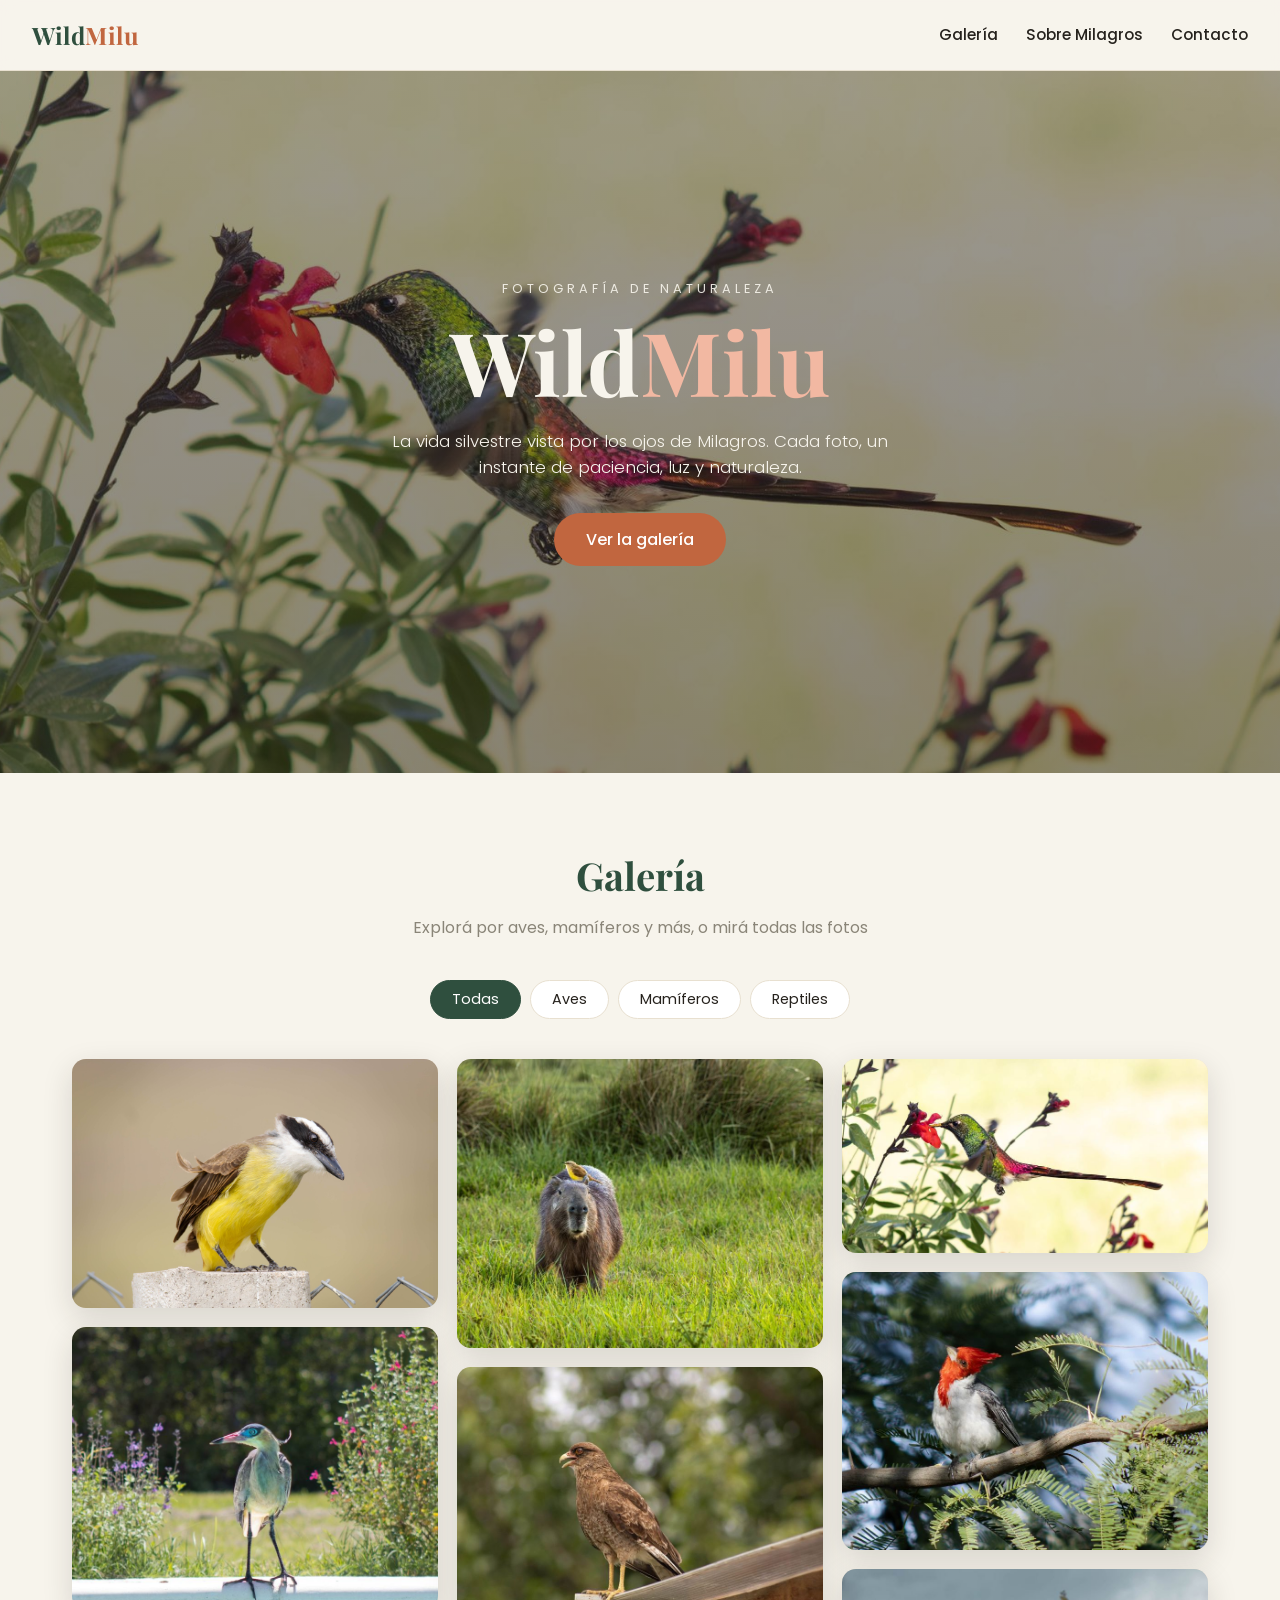
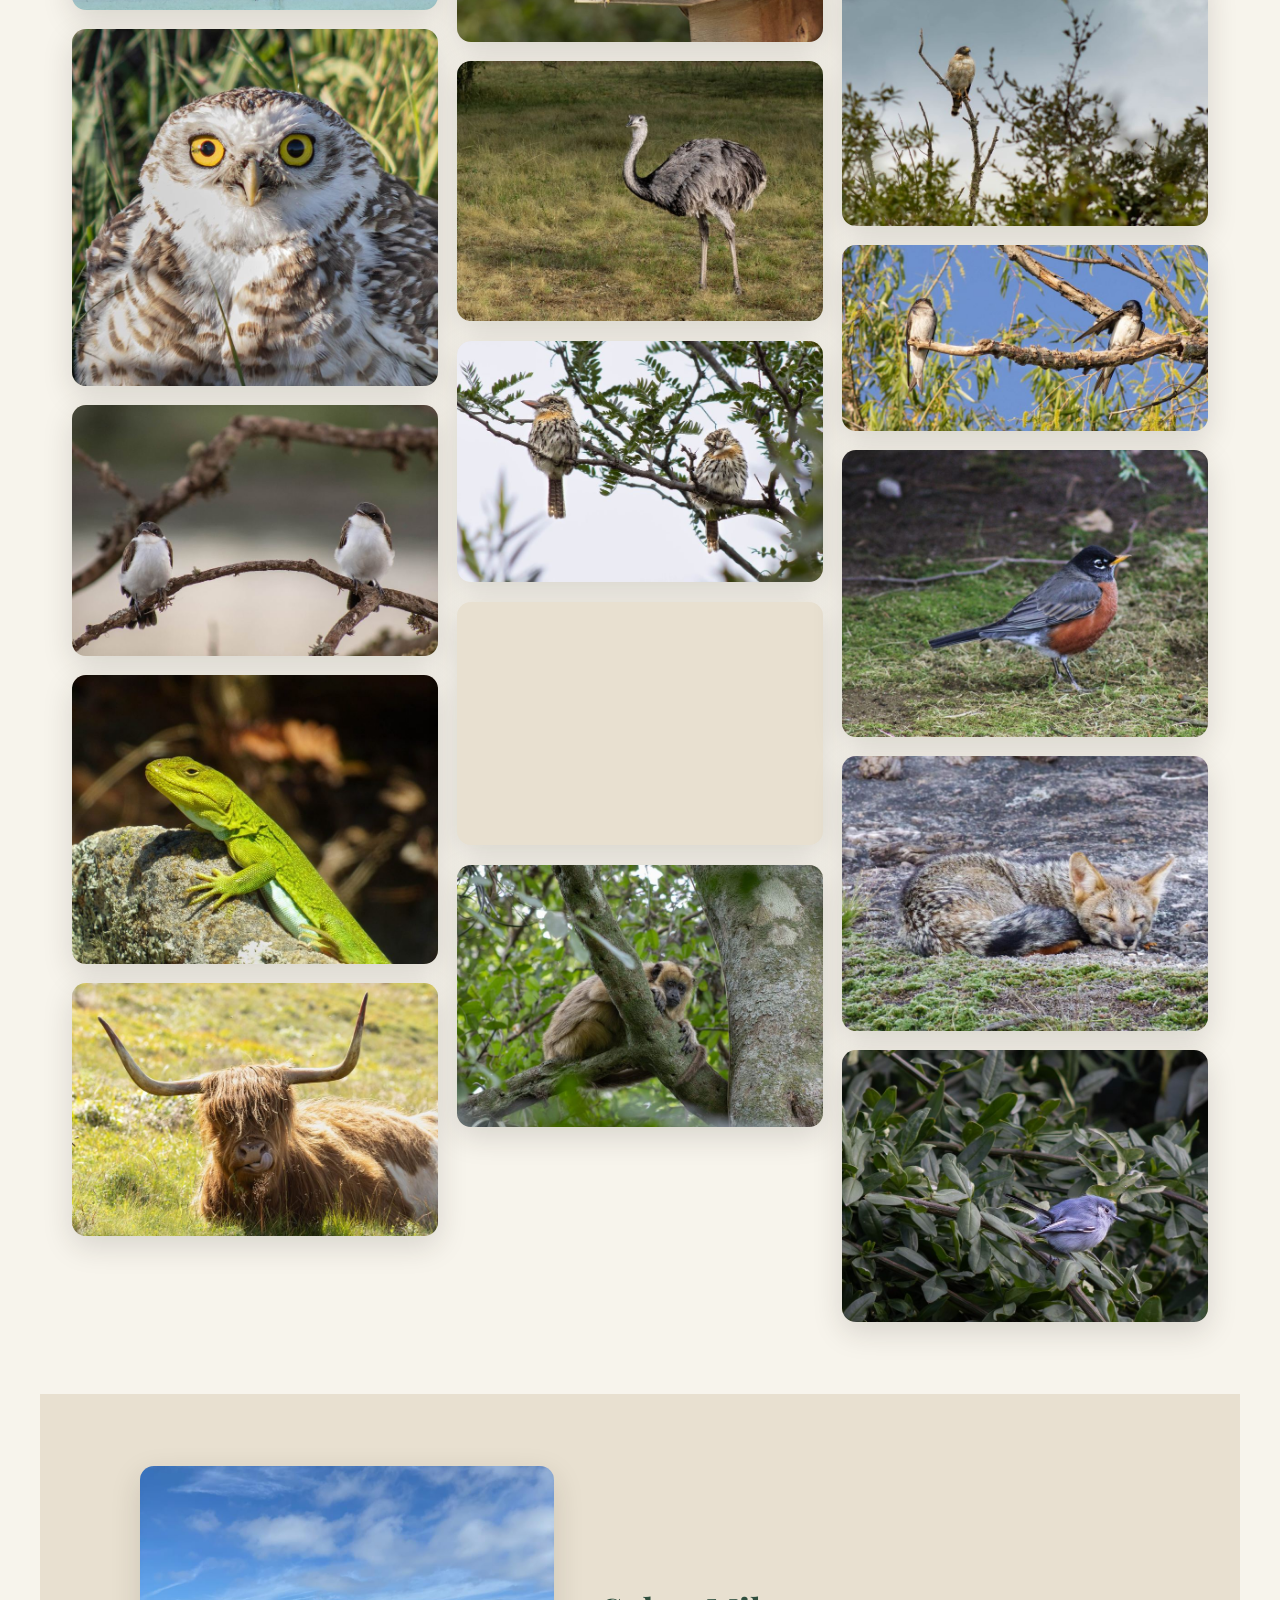
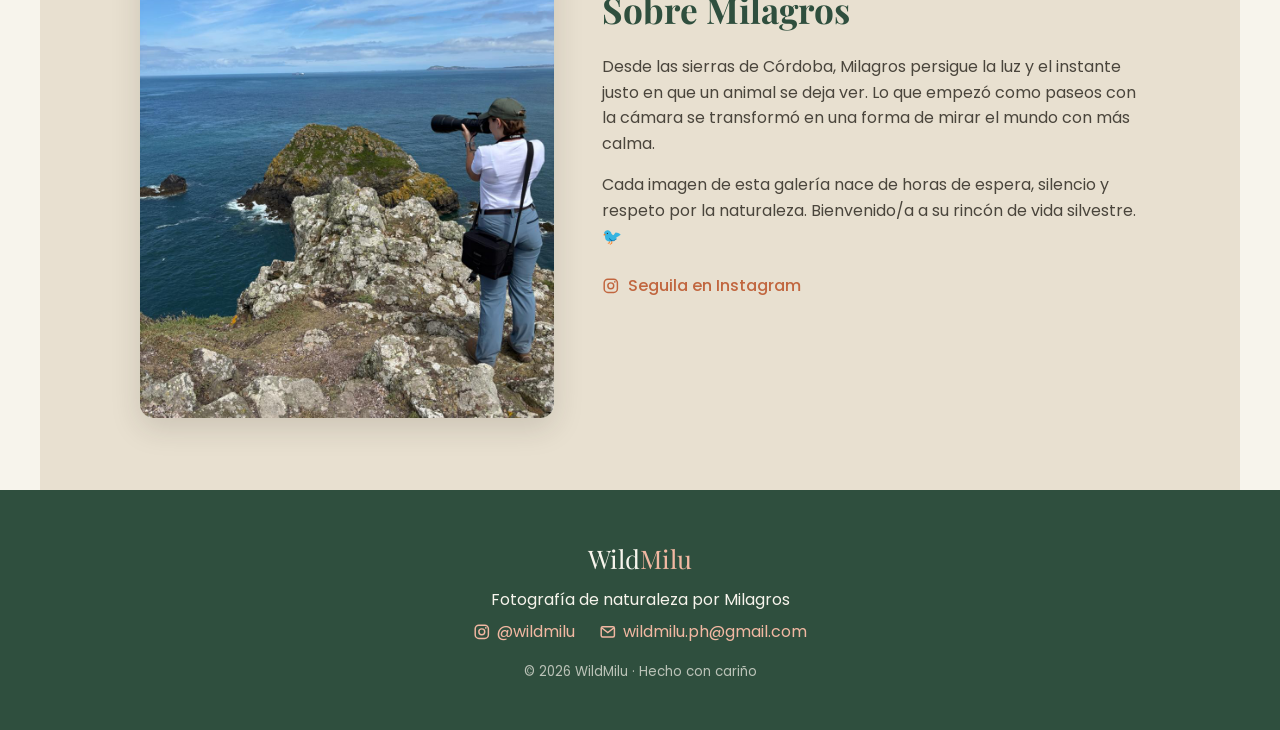
==== commit e08a73f7: "Google, vista previa por foto y panel para muchas fotos - GitHub Actions publica el sitio y genera f" ====
--- a/index.html
+++ b/index.html
@@ -5,6 +5,22 @@
   <meta name="viewport" content="width=device-width, initial-scale=1.0">
   <title>WildMilu · Fotografía de naturaleza por Milagros</title>
   <meta name="description" content="Galería de fotografía de vida silvestre de Milagros. Aves y fauna capturadas con paciencia y cariño.">
+  <link rel="canonical" href="https://wildmilu.github.io/">
+  <script type="application/ld+json">
+  {
+    "@context": "https://schema.org",
+    "@type": "WebSite",
+    "name": "WildMilu",
+    "url": "https://wildmilu.github.io/",
+    "description": "Fotografía de naturaleza por Milagros: aves y fauna silvestre de Argentina.",
+    "inLanguage": "es-AR",
+    "author": {
+      "@type": "Person",
+      "name": "Milagros",
+      "sameAs": ["https://www.instagram.com/wildmilu/"]
+    }
+  }
+  </script>
 
   <link rel="preconnect" href="https://fonts.googleapis.com">
   <link rel="preconnect" href="https://fonts.gstatic.com" crossorigin>
@@ -126,7 +142,7 @@
   <!-- ⚠️ IMPORTANTE: solo main.js.
        NO debe haber ninguna línea con "js/data.js": ese era el archivo
        de la versión 1. Ahora las fotos se leen desde fotos.json. -->
-  <script src="js/main.js?v=5"></script>
+  <script src="js/main.js?v=6"></script>
 
   <!-- Estadísticas de visitas (GoatCounter: gratis, sin cookies) -->
   <script data-goatcounter="https://wildmilu.goatcounter.com/count" async src="https://gc.zgo.at/count.js"></script>
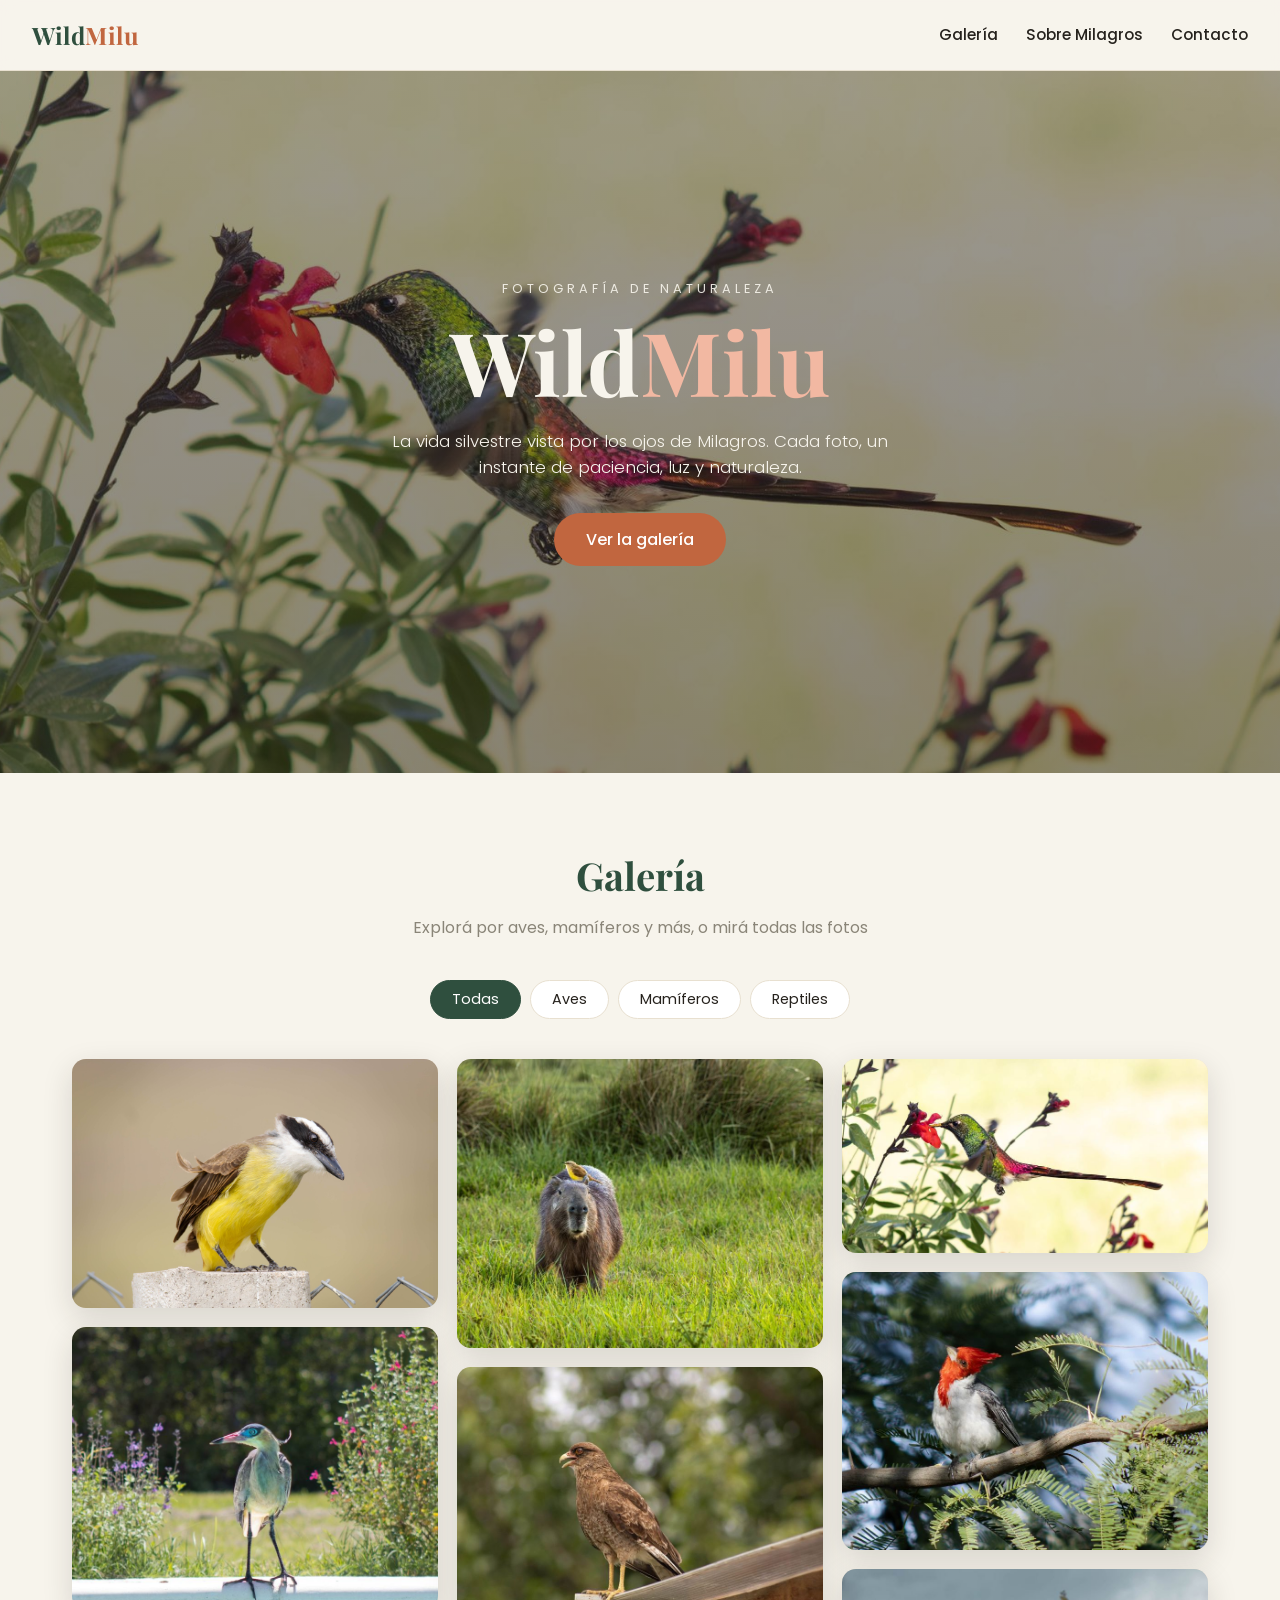
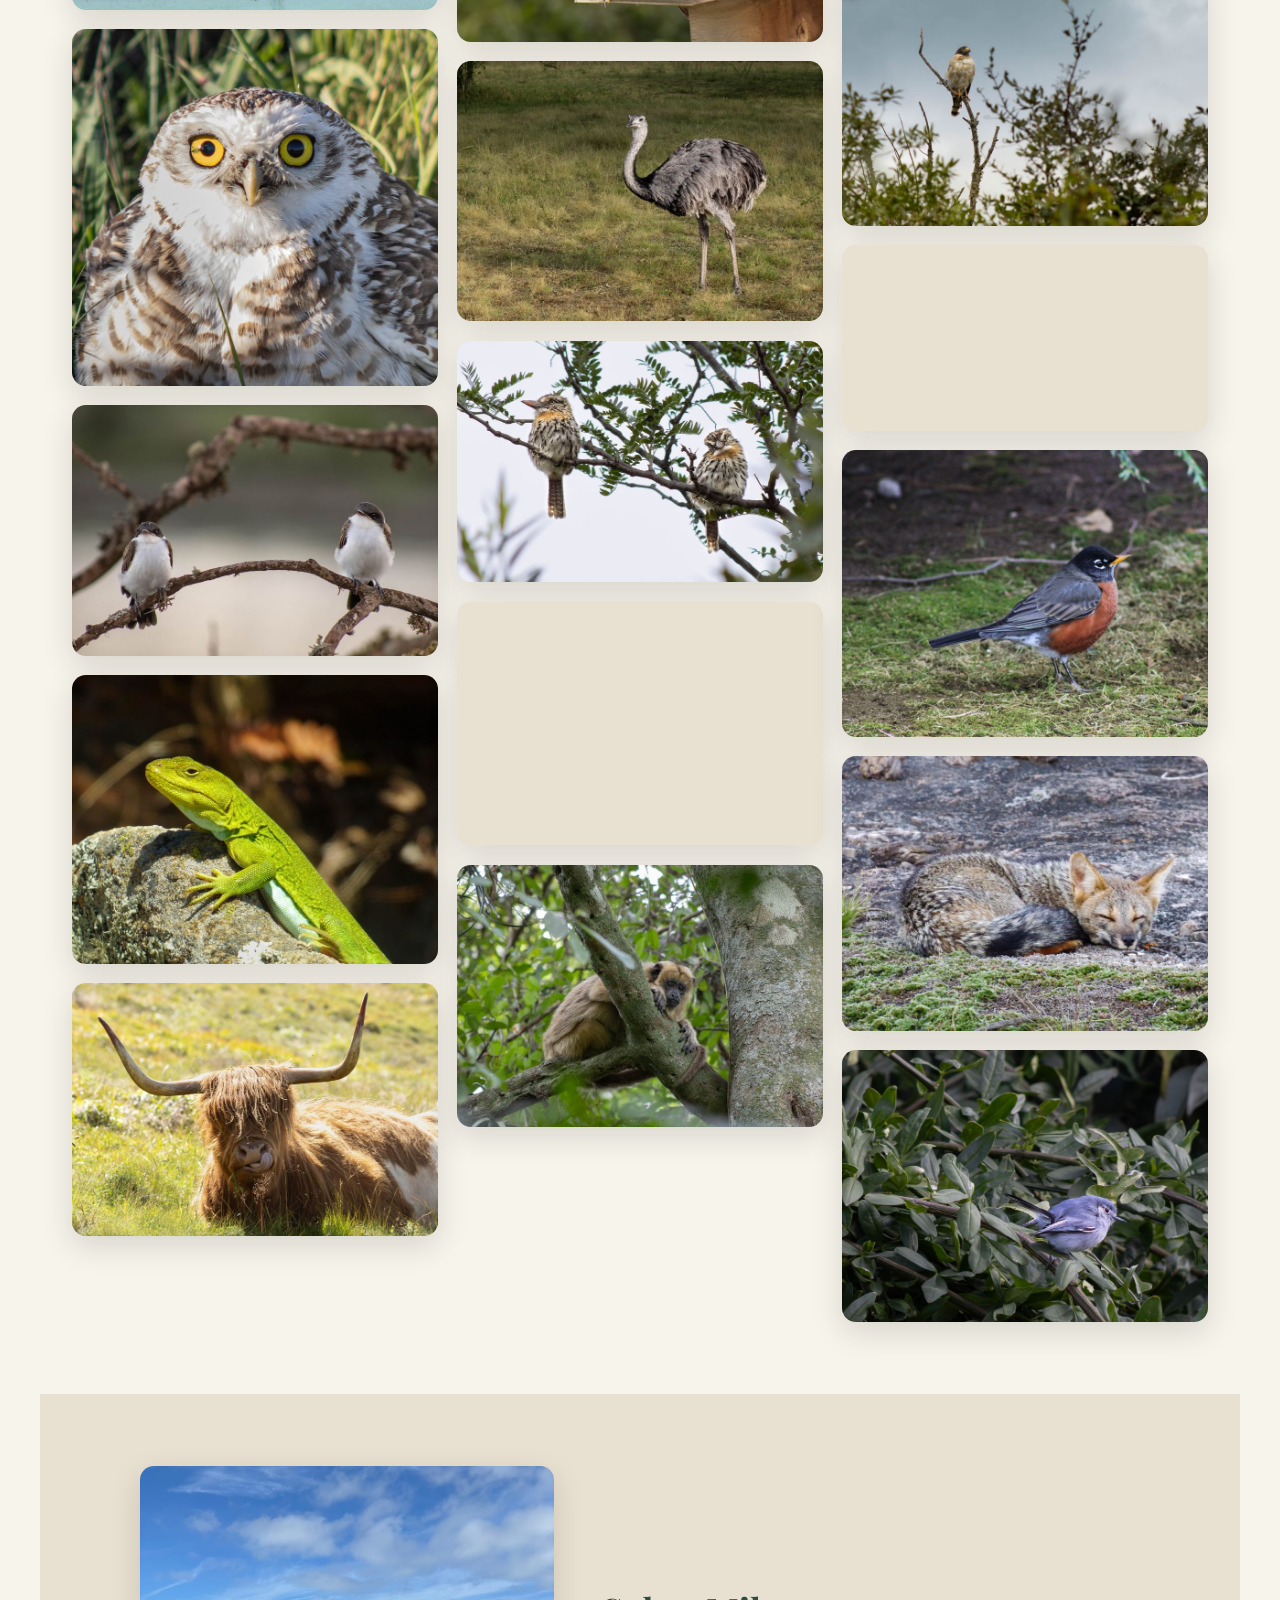
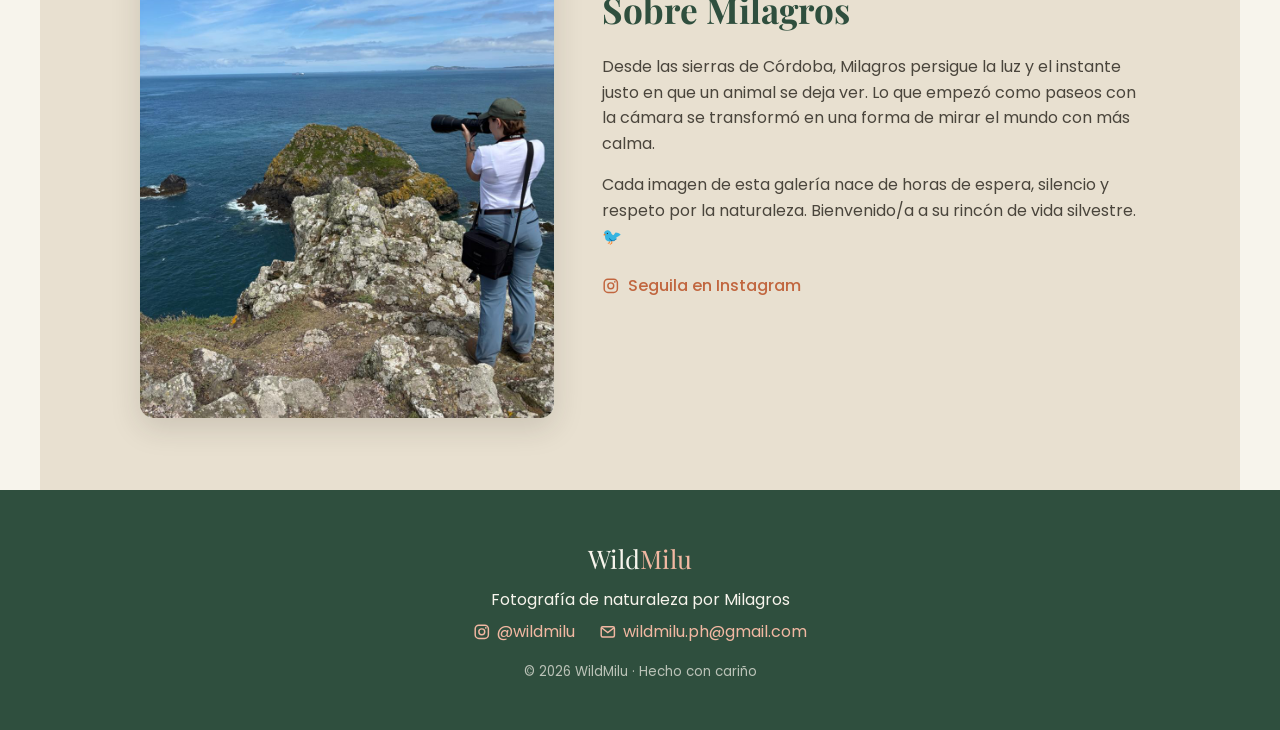
==== commit 6f2a2f11: "Visor: pasar de foto con animación tipo carrusel - En el celular la foto sigue al dedo y la siguient" ====
--- a/index.html
+++ b/index.html
@@ -6,6 +6,7 @@
   <title>WildMilu · Fotografía de naturaleza por Milagros</title>
   <meta name="description" content="Galería de fotografía de vida silvestre de Milagros. Aves y fauna capturadas con paciencia y cariño.">
   <link rel="canonical" href="https://wildmilu.github.io/">
+  <meta name="google-site-verification" content="OSGwKsnmbU9r8ZS4mxKrBhnmqPsI7K-V3oopDzZY8ts">
   <script type="application/ld+json">
   {
     "@context": "https://schema.org",
@@ -26,7 +27,7 @@
   <link rel="preconnect" href="https://fonts.gstatic.com" crossorigin>
   <link href="https://fonts.googleapis.com/css2?family=Playfair+Display:wght@500;700&family=Poppins:wght@300;400;500&display=swap" rel="stylesheet">
 
-  <link rel="stylesheet" href="css/styles.css?v=3">
+  <link rel="stylesheet" href="css/styles.css?v=4">
 
   <!-- Ícono de la pestaña (provisorio, hasta tener el logo definitivo) -->
   <link rel="icon" href="favicon.svg" type="image/svg+xml">
@@ -122,6 +123,7 @@
     <button class="lightbox__cerrar" id="lb-cerrar" aria-label="Cerrar">&times;</button>
     <button class="lightbox__nav prev" id="lb-prev" aria-label="Anterior">&#8249;</button>
     <button class="lightbox__nav next" id="lb-next" aria-label="Siguiente">&#8250;</button>
+    <img class="lightbox__vecina" id="lb-vecina" alt="" aria-hidden="true" hidden>
     <div class="lightbox__contenido">
       <img class="lightbox__img" id="lb-img" src="" alt="">
       <div class="lightbox__meta">
@@ -142,7 +144,7 @@
   <!-- ⚠️ IMPORTANTE: solo main.js.
        NO debe haber ninguna línea con "js/data.js": ese era el archivo
        de la versión 1. Ahora las fotos se leen desde fotos.json. -->
-  <script src="js/main.js?v=6"></script>
+  <script src="js/main.js?v=7"></script>
 
   <!-- Estadísticas de visitas (GoatCounter: gratis, sin cookies) -->
   <script data-goatcounter="https://wildmilu.goatcounter.com/count" async src="https://gc.zgo.at/count.js"></script>
--- a/css/styles.css
+++ b/css/styles.css
@@ -178,6 +178,16 @@
 /* Los gestos dentro del visor los maneja main.js: así Safari (iOS) no
    scrollea la página de atrás ni "se queda" con el arrastre */
 .lightbox { touch-action: none; overscroll-behavior: contain; }
+.lightbox { overflow: hidden; }   /* las fotos que entran y salen no generan scroll */
+.lightbox__contenido { will-change: transform; }
+.lightbox__vecina {
+  position: fixed; z-index: 1; object-fit: cover; border-radius: var(--radio);
+  pointer-events: none; will-change: transform;
+}
+.lightbox__vecina[hidden] { display: none; }
+/* Al terminar de pasar, el texto de la foto nueva aparece suave */
+.lightbox__meta { transition: opacity 0.25s ease; }
+.lightbox__contenido.entrando .lightbox__meta { opacity: 0; transition: none; }
 .lightbox__contenido {
   max-width: 1000px; width: 100%; display: grid;
   grid-template-columns: 1fr; gap: 1rem; text-align: center;
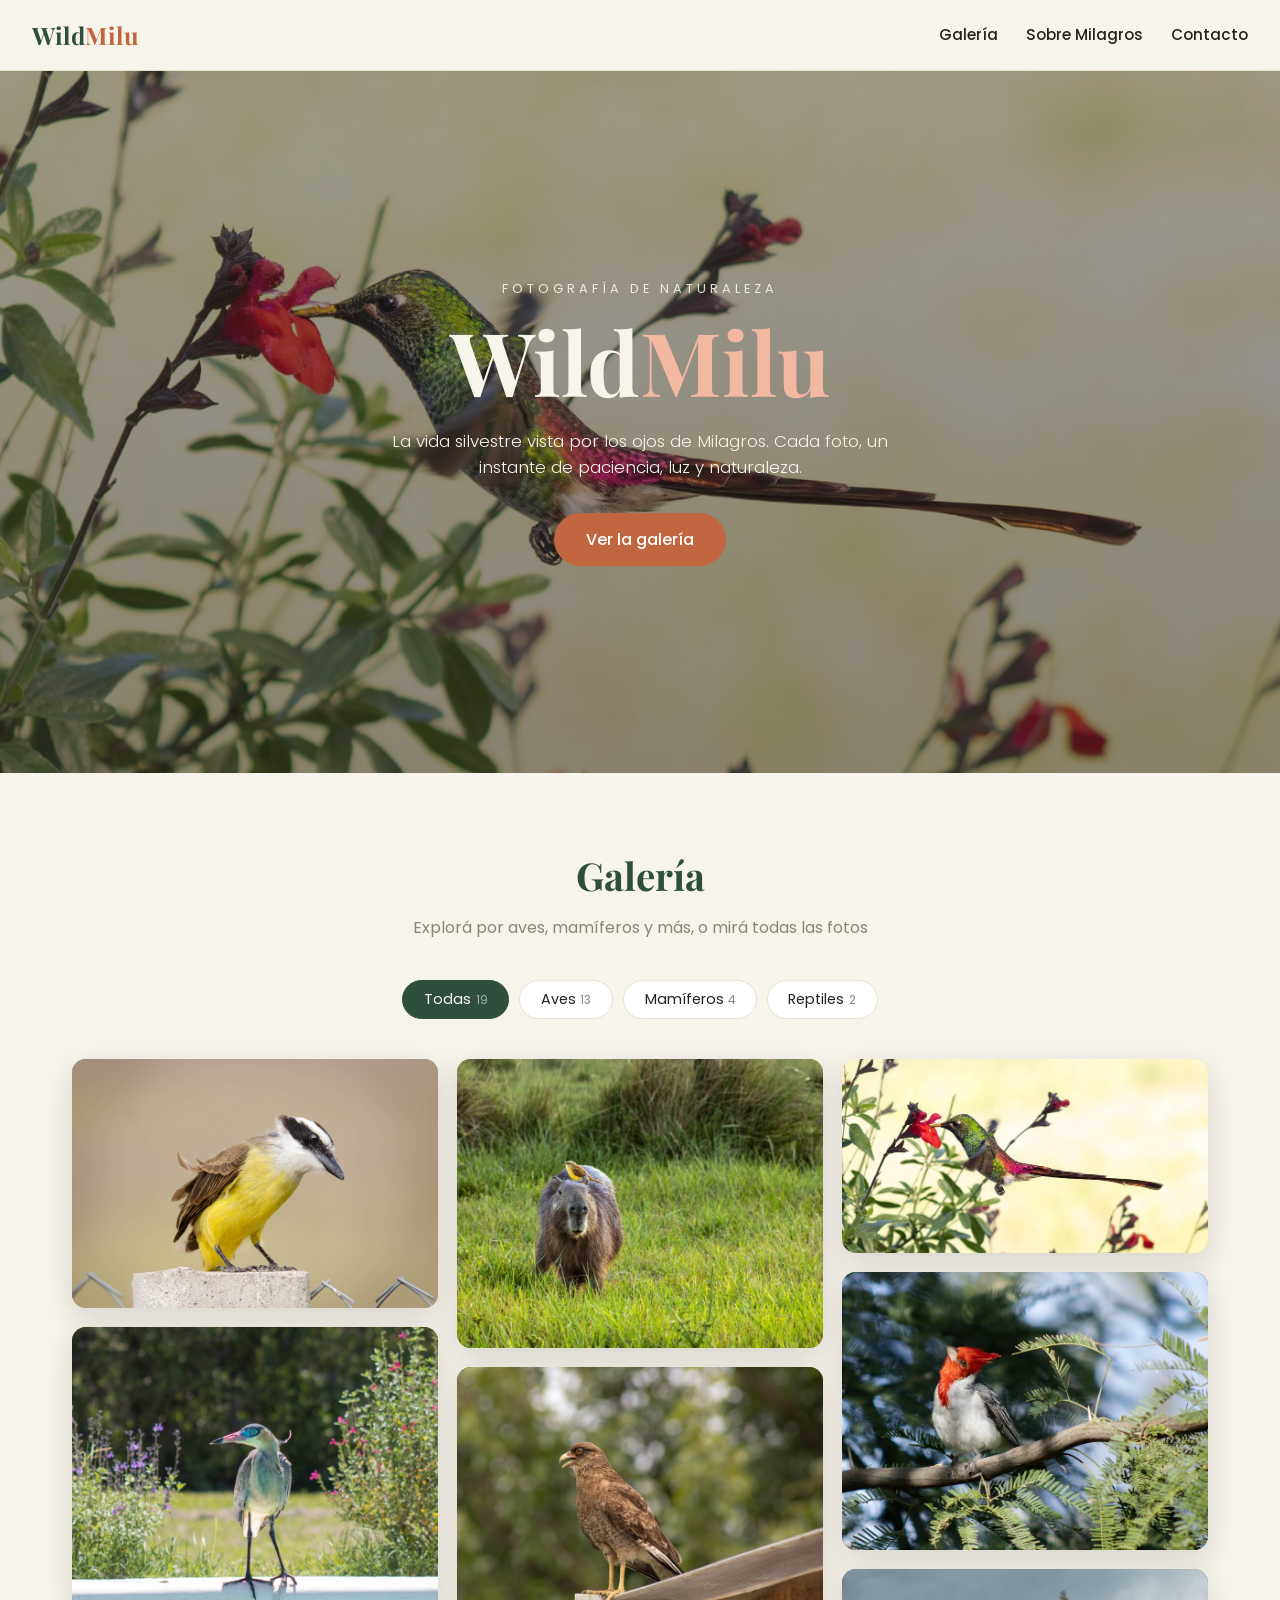
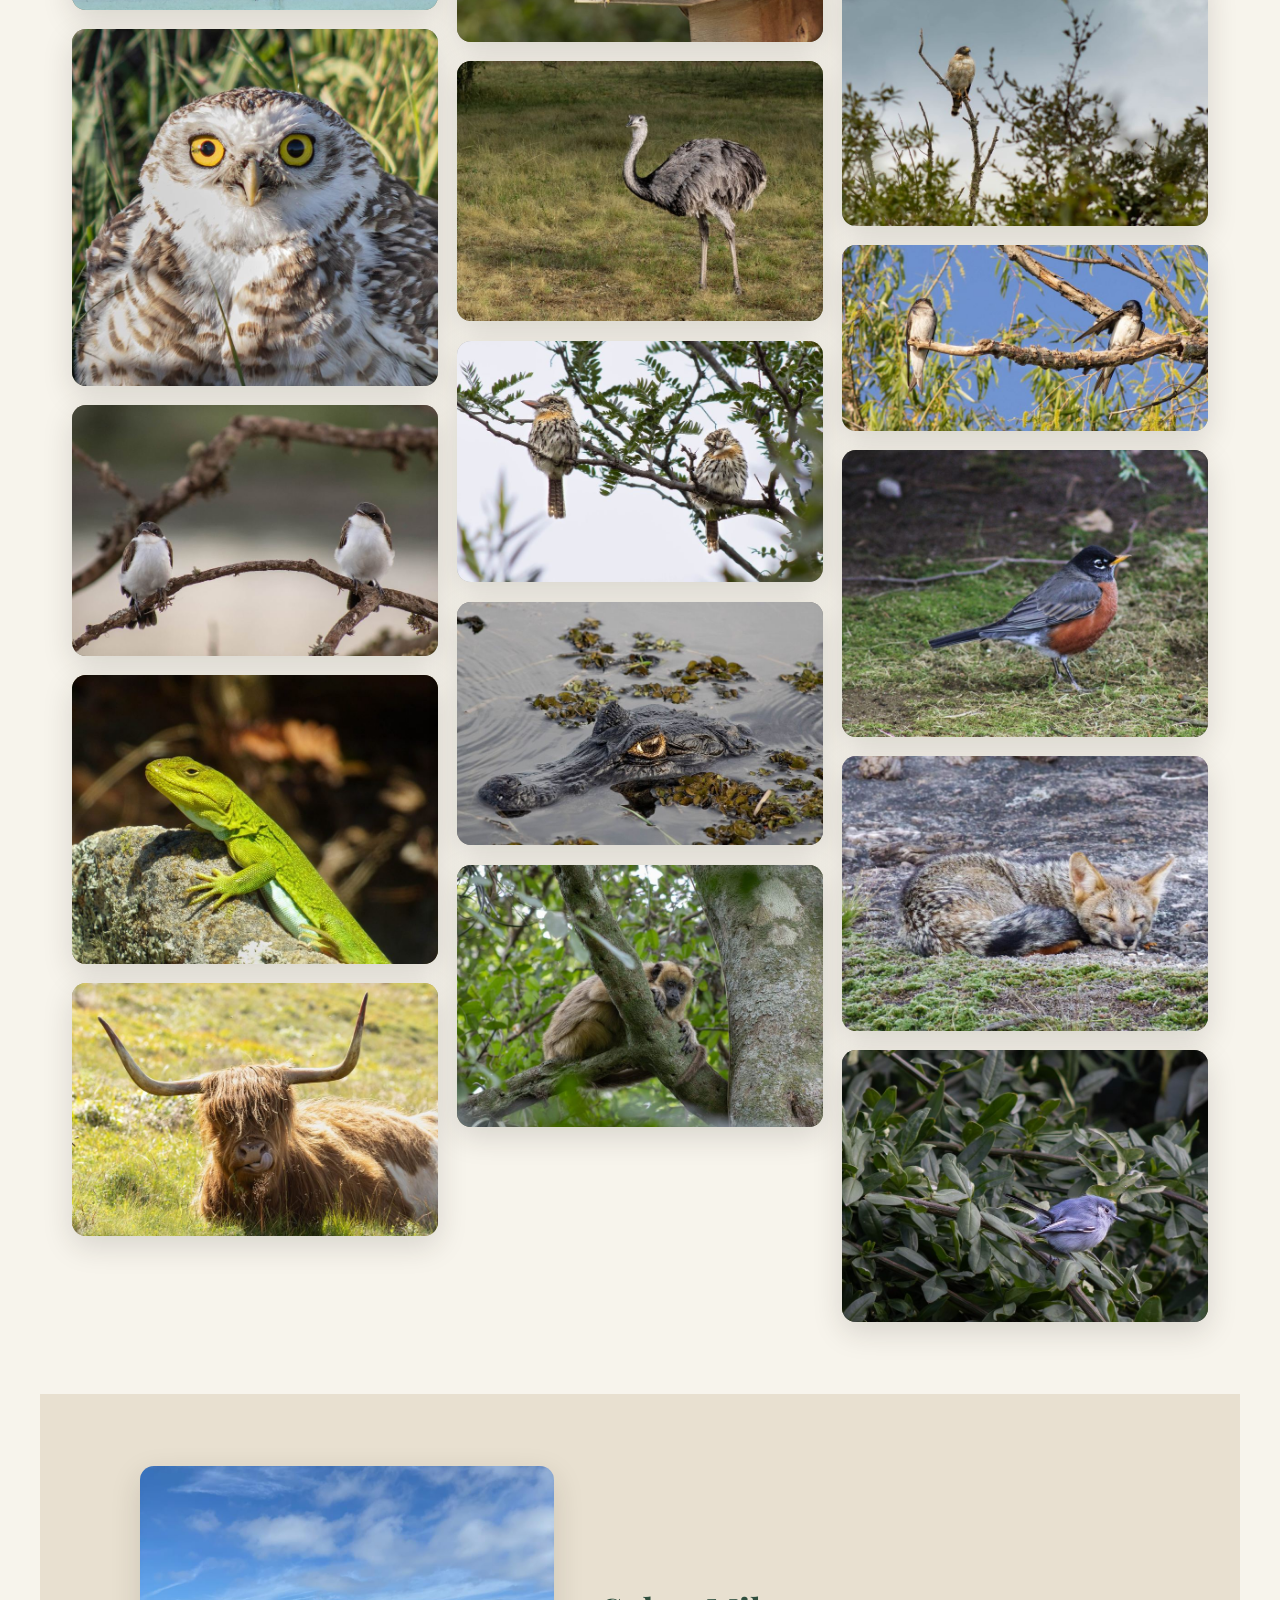
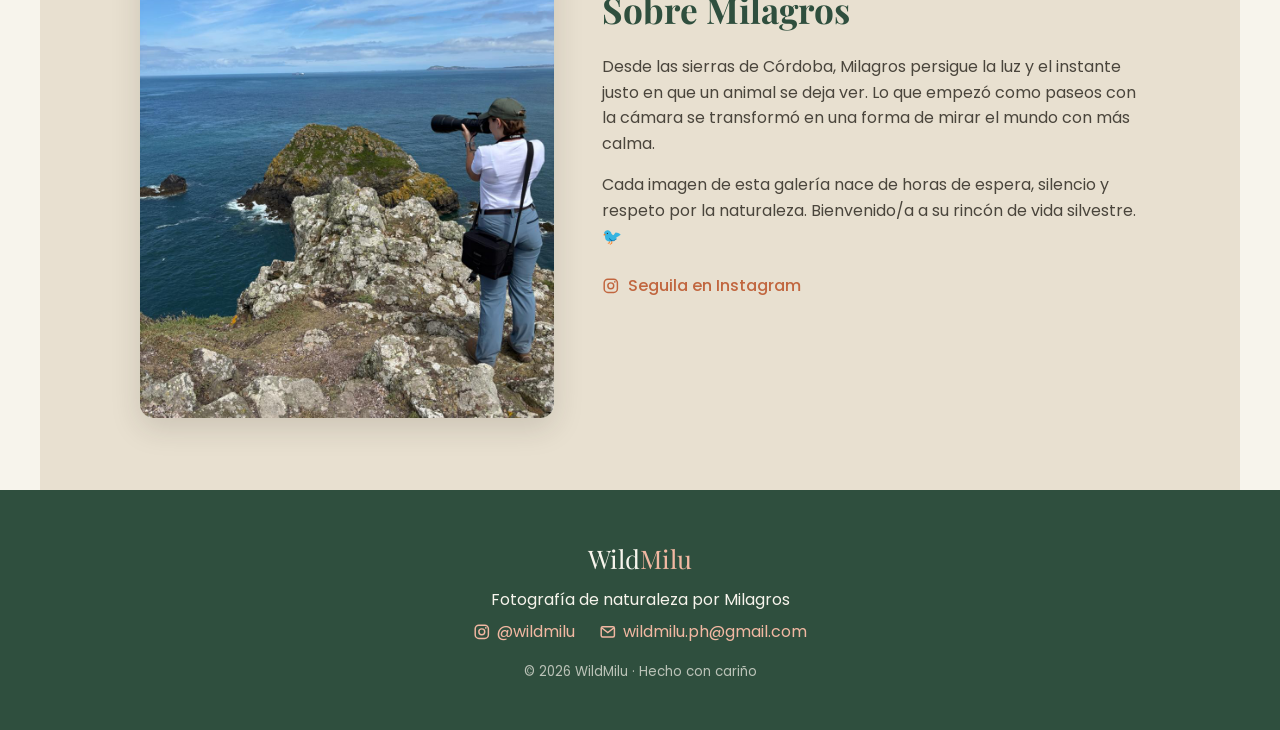
==== commit 9abc9e43: "Visor "premium": zoom, abrir/cerrar animado y galería más pulida - Zoom: pellizcar o doble toque en " ====
--- a/index.html
+++ b/index.html
@@ -27,7 +27,10 @@
   <link rel="preconnect" href="https://fonts.gstatic.com" crossorigin>
   <link href="https://fonts.googleapis.com/css2?family=Playfair+Display:wght@500;700&family=Poppins:wght@300;400;500&display=swap" rel="stylesheet">
 
-  <link rel="stylesheet" href="css/styles.css?v=4">
+  <link rel="stylesheet" href="css/styles.css?v=5">
+  <!-- Portada: en el celular baja una versión recortada y más liviana -->
+  <link rel="preload" as="image" href="images/portada-movil.jpg" media="(max-aspect-ratio: 1/1)">
+  <link rel="preload" as="image" href="images/picaflor-cometa.jpg" media="(min-aspect-ratio: 1/1)">
 
   <!-- Ícono de la pestaña (provisorio, hasta tener el logo definitivo) -->
   <link rel="icon" href="favicon.svg" type="image/svg+xml">
@@ -141,10 +144,14 @@
 
   <div class="aviso" id="aviso" role="status" aria-live="polite"></div>
 
+  <button class="arriba" id="arriba" type="button" aria-label="Volver al inicio de la galería">
+    <svg viewBox="0 0 24 24" aria-hidden="true"><path d="M12 19V5m0 0-6 6m6-6 6 6" fill="none" stroke="currentColor" stroke-width="2.2" stroke-linecap="round" stroke-linejoin="round"/></svg>
+  </button>
+
   <!-- ⚠️ IMPORTANTE: solo main.js.
        NO debe haber ninguna línea con "js/data.js": ese era el archivo
        de la versión 1. Ahora las fotos se leen desde fotos.json. -->
-  <script src="js/main.js?v=7"></script>
+  <script src="js/main.js?v=11"></script>
 
   <!-- Estadísticas de visitas (GoatCounter: gratis, sin cookies) -->
   <script data-goatcounter="https://wildmilu.goatcounter.com/count" async src="https://gc.zgo.at/count.js"></script>
--- a/css/styles.css
+++ b/css/styles.css
@@ -94,8 +94,13 @@
     linear-gradient(rgba(38,34,29,0.45), rgba(38,34,29,0.55)),
     url("../images/picaflor-cometa.jpg") center/cover no-repeat;
 }
-/* En pantallas verticales, encuadrar la cabeza del picaflor (no solo la cola) */
-@media (max-aspect-ratio: 1/1) { .hero { background-position: 22% center; } }
+/* En pantallas verticales: versión recortada (cabeza del picaflor) y más liviana */
+@media (max-aspect-ratio: 1/1) {
+  .hero {
+    background-image: linear-gradient(rgba(38,34,29,0.45), rgba(38,34,29,0.55)), url("../images/portada-movil.jpg");
+    background-position: center;
+  }
+}
 .hero__kicker {
   text-transform: uppercase; letter-spacing: 4px;
   font-size: 0.8rem; margin-bottom: 1rem; opacity: 0.9;
@@ -140,6 +145,7 @@
   font-family: var(--fuente-texto); font-size: 0.9rem; transition: all 0.2s;
 }
 .filtro:hover { border-color: var(--verde-hoja); }
+.filtro__n { margin-left: 0.4em; font-size: 0.8em; opacity: 0.55; font-variant-numeric: tabular-nums; }
 .filtro.activo {
   background: var(--verde-bosque); color: #fff; border-color: var(--verde-bosque);
 }
@@ -156,7 +162,10 @@
 }
 .card:hover { transform: translateY(-4px); }
 .card:focus-visible { outline: 3px solid var(--terracota); outline-offset: 3px; }
-.card img { display: block; width: 100%; height: auto; transition: transform 0.4s; }
+.card img { display: block; width: 100%; height: auto; opacity: 0; transition: transform 0.4s, opacity 0.5s ease; }
+.card img.lista { opacity: 1; }   /* fundido suave al terminar de cargar (el fondo es el color de la foto) */
+.galeria { transition: opacity 0.18s ease; }
+.galeria.cambiando { opacity: 0; }
 .card:hover img { transform: scale(1.05); }
 .card__titulo, .card__especie { display: block; }
 .card__info {
@@ -268,3 +277,39 @@
 /* Foco visible solo al usar el teclado (no al tocar o hacer clic) */
 a:focus-visible, button:focus-visible { outline: 3px solid var(--terracota); outline-offset: 3px; border-radius: 6px; }
 .lightbox button:focus-visible { outline-color: var(--crema); }
+
+/* ---------- VISOR: abrir/cerrar animado y zoom ---------- */
+.lightbox { transition: background-color 320ms ease; }
+.lightbox.transicion { background-color: rgba(20, 18, 15, 0); }
+.lightbox.desvaneciendo { opacity: 0; }
+.lightbox__cerrar, .lightbox__nav { z-index: 3; transition: opacity 0.25s ease; }
+.lightbox.transicion .lightbox__meta,
+.lightbox.transicion .lightbox__nav,
+.lightbox.transicion .lightbox__cerrar { opacity: 0; }
+
+.lightbox__img {
+  position: relative; z-index: 1; transform-origin: center; will-change: transform;
+  cursor: zoom-in; user-select: none; -webkit-user-select: none; -webkit-user-drag: none;
+}
+.lightbox.ampliado .lightbox__img { cursor: grab; }
+.lightbox.moviendo .lightbox__img { cursor: grabbing; }
+.lightbox.ampliado .lightbox__meta,
+.lightbox.ampliado .lightbox__nav { opacity: 0; pointer-events: none; }
+@media (hover: none) { .lightbox__img { cursor: default; } }
+
+/* ---------- VOLVER ARRIBA ---------- */
+.arriba {
+  position: fixed; z-index: 40; right: 1rem; bottom: calc(1.25rem + env(safe-area-inset-bottom));
+  width: 46px; height: 46px; border-radius: 50%; border: none; cursor: pointer;
+  display: grid; place-items: center;
+  background: var(--verde-bosque); color: var(--crema); box-shadow: var(--sombra);
+  opacity: 0; transform: translateY(12px); pointer-events: none;
+  transition: opacity 0.25s ease, transform 0.25s ease;
+}
+.arriba svg { width: 22px; height: 22px; }
+.arriba.visible { opacity: 1; transform: none; pointer-events: auto; }
+
+/* Quien pidió "reducir movimiento" en su sistema: sin animaciones */
+@media (prefers-reduced-motion: reduce) {
+  .card img, .galeria, .lightbox, .lightbox__meta, .arriba { transition: none !important; }
+}
